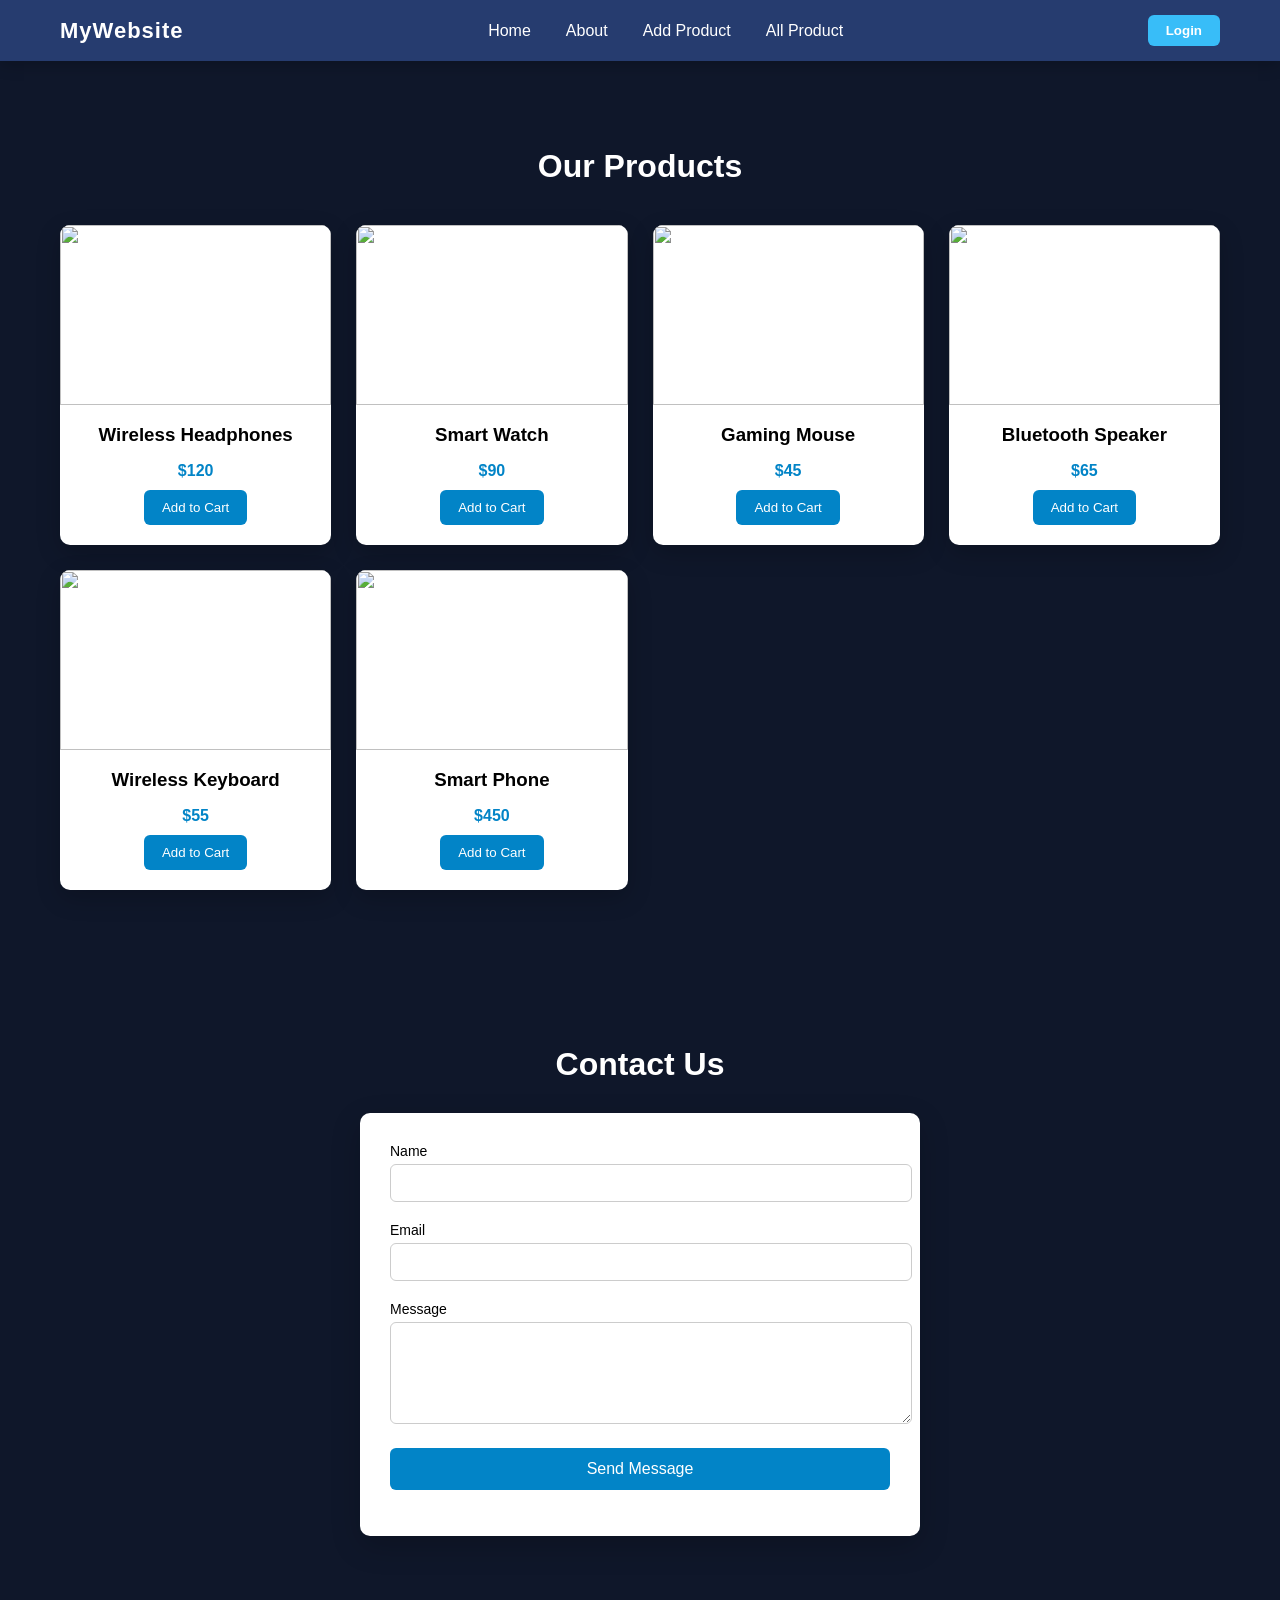
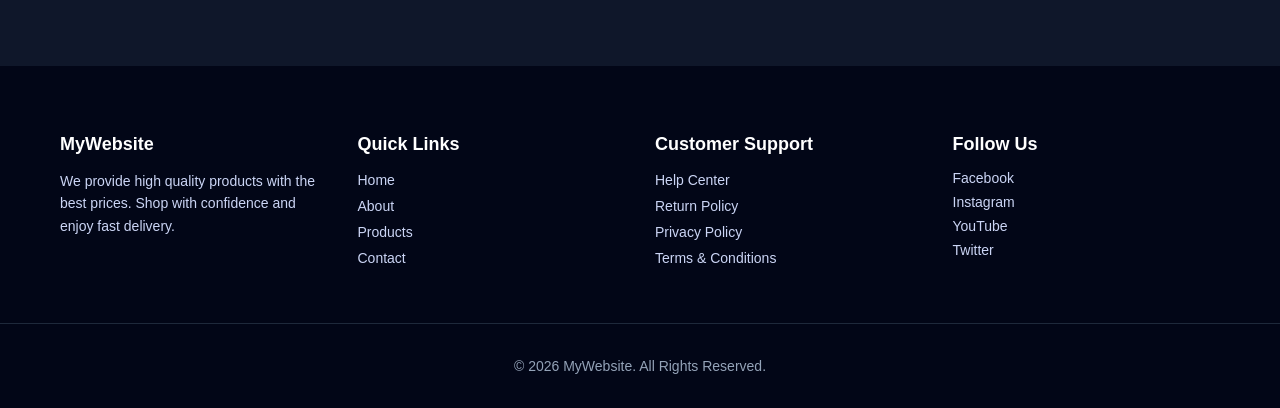
==== index.html @ a9059270 "coding" ====
<!DOCTYPE html>
<html lang="en">

<head>
    <meta charset="UTF-8">
    <title>Dynamic Card Creator</title>
    <link rel="stylesheet" href="https://cdnjs.cloudflare.com/ajax/libs/font-awesome/7.0.1/css/all.min.css" integrity="sha512-2SwdPD6INVrV/lHTZbO2nodKhrnDdJK9/kg2XD1r9uGqPo1cUbujc+IYdlYdEErWNu69gVcYgdxlmVmzTWnetw==" crossorigin="anonymous" referrerpolicy="no-referrer" />
    <link rel="stylesheet" href="style.css">
</head>

<body>

    <nav class="navbar">

        <div class="logo">
            MyWebsite
        </div>

        <ul class="nav-links">
            <li><a href="#">Home</a></li>
            <li><a href="#">About</a></li>
            <li><a href="./addProject.html">Add Product</a></li>
            <li><a href="#">All Product</a></li>
        </ul>

        <div class="nav-btn">
            <a href="./login.html"><button class="login-btn">Login</button></a>
        </div>

    </nav>


    <!-- PRODUCTS SECTION -->

    <section class="products">

        <h2 class="title">Our Products</h2>

        <div class="product-container">

            <div class="product-card">
                <img src="https://picsum.photos/300/200?1">
                <h3>Wireless Headphones</h3>
                <p class="price">$120</p>
                <button>Add to Cart </button>
 
            </div>

            <div class="product-card">
                <img src="https://picsum.photos/300/200?2">
                <h3>Smart Watch</h3>
                <p class="price">$90</p>
                <button>Add to Cart</button>
            </div>

            <div class="product-card">
                <img src="https://picsum.photos/300/200?3">
                <h3>Gaming Mouse</h3>
                <p class="price">$45</p>
                <button>Add to Cart</button>
            </div>

            <div class="product-card">
                <img src="https://picsum.photos/300/200?4">
                <h3>Bluetooth Speaker</h3>
                <p class="price">$65</p>
                <button>Add to Cart</button>
            </div>

            <div class="product-card">
                <img src="https://picsum.photos/300/200?5">
                <h3>Wireless Keyboard</h3>
                <p class="price">$55</p>
                <button>Add to Cart</button>
            </div>

            <div class="product-card">
                <img src="https://picsum.photos/300/200?6">
                <h3>Smart Phone</h3>
                <p class="price">$450</p>
                <button>Add to Cart</button>
            </div>

        </div>

    </section>

    <!-- contact page -->

    <section class="contact-section">

        <h2>Contact Us</h2>

        <div class="contact-container">

            <form id="contactForm">

                <div class="input-box">
                    <label>Name</label>
                    <input type="text" id="name" required>
                </div>

                <div class="input-box">
                    <label>Email</label>
                    <input type="email" id="email" required>
                </div>

                <div class="input-box">
                    <label>Message</label>
                    <textarea id="message" rows="5" required></textarea>
                </div>

                <button type="submit">Send Message</button>

                <p id="successMsg"></p>

            </form>

        </div>

    </section>

    <!-- footer -->

    <footer class="footer">

        <div class="footer-container">

            <div class="footer-col">
                <h3>MyWebsite</h3>
                <p>
                    We provide high quality products with the best prices.
                    Shop with confidence and enjoy fast delivery.
                </p>
            </div>

            <div class="footer-col">
                <h3>Quick Links</h3>
                <ul>
                    <li><a href="#">Home</a></li>
                    <li><a href="#">About</a></li>
                    <li><a href="#">Products</a></li>
                    <li><a href="#">Contact</a></li>
                </ul>
            </div>

            <div class="footer-col">
                <h3>Customer Support</h3>
                <ul>
                    <li><a href="#">Help Center</a></li>
                    <li><a href="#">Return Policy</a></li>
                    <li><a href="#">Privacy Policy</a></li>
                    <li><a href="#">Terms & Conditions</a></li>
                </ul>
            </div>

            <div class="footer-col">
                <h3>Follow Us</h3>

                <div class="social-links">
                    <a href="#">Facebook</a>
                    <a href="#">Instagram</a>
                    <a href="#">YouTube</a>
                    <a href="#">Twitter</a>
                </div>

            </div>

        </div>

        <div class="footer-bottom">
            <p>© 2026 MyWebsite. All Rights Reserved.</p>
        </div>

    </footer>

    <script src="login.js"></script>

</body>

</html>
---- style.css ----
body {
    font-family: Arial;
    background: #f4f4f4;
    background: #0f172a;

}

body {
    margin: 0;
    font-family: Arial, Helvetica, sans-serif;
}

.navbar {
    display: flex;
    justify-content: space-between;
    align-items: center;
    padding: 15px 60px;
    background: #263c6f;
    color: white;
    box-shadow: 0 4px 15px rgba(0, 0, 0, 0.2);
}

.logo {
    font-size: 22px;
    font-weight: bold;
    letter-spacing: 1px;
}

.nav-links {
    display: flex;
    list-style: none;
    gap: 35px;
    margin: 0;
    padding: 0;
}

.nav-links a {
    text-decoration: none;
    color: white;
    font-size: 16px;
    position: relative;
    transition: 0.3s;
}

.nav-links a:hover {
    color: #38bdf8;
}

.nav-links a::after {
    content: "";
    position: absolute;
    left: 0;
    bottom: -5px;
    width: 0%;
    height: 2px;
    background: #38bdf8;
    transition: 0.3s;
}

.nav-links a:hover::after {
    width: 100%;
}

.login-btn {
    padding: 8px 18px;
    border: none;
    background: #38bdf8;
    color: white;
    font-weight: bold;
    border-radius: 6px;
    cursor: pointer;
    transition: 0.3s;
}

.login-btn:hover {
    background: #0284c7;
}

/* chat gpt */

/* PRODUCTS */

.products {
    padding: 60px;
}

.title {
    text-align: center;
    color: white;
    margin-bottom: 40px;
    font-size: 32px;
}

.product-container {
    display: grid;
    grid-template-columns: repeat(auto-fit, minmax(250px, 1fr));
    gap: 25px;
}

.product-card {
    background: white;
    border-radius: 10px;
    overflow: hidden;
    box-shadow: 0 8px 25px rgba(0, 0, 0, 0.2);
    transition: 0.3s;
    text-align: center;
    padding-bottom: 20px;
}

.product-card:hover {
    transform: translateY(-10px);
}

.product-card img {
    width: 100%;
    height: 180px;
    object-fit: cover;
}

.product-card h3 {
    margin: 15px 0 5px;
}

.price {
    color: #0284c7;
    font-weight: bold;
    margin-bottom: 10px;
}

.product-card button {
    padding: 10px 18px;
    border: none;
    background: #0284c7;
    color: white;
    border-radius: 6px;
    cursor: pointer;
    transition: 0.3s;
}

.product-card button:hover {
    background: #0369a1;
}



/* contect */
/* CONTACT */

.contact-section {
    padding: 70px 20px;
    text-align: center;
}

.contact-section h2 {
    color: white;
    margin-bottom: 30px;
    font-size: 32px;
}

.contact-container {
    max-width: 500px;
    margin: auto;
    background: white;
    padding: 30px;
    border-radius: 10px;
    box-shadow: 0 10px 30px rgba(0, 0, 0, 0.2);
}

.input-box {
    margin-bottom: 20px;
    text-align: left;
}

.input-box label {
    font-size: 14px;
    display: block;
    margin-bottom: 5px;
}

.input-box input,
.input-box textarea {
    width: 100%;
    padding: 10px;
    border: 1px solid #ccc;
    border-radius: 6px;
    font-size: 14px;
}

.contact-container button {
    width: 100%;
    padding: 12px;
    border: none;
    background: #0284c7;
    color: white;
    font-size: 16px;
    border-radius: 6px;
    cursor: pointer;
}

.contact-container button:hover {
    background: #0369a1;
}

#successMsg {
    margin-top: 15px;
    color: green;
    font-weight: bold;
}

/* footer */
.footer {
    background: #020617;
    color: white;
    padding-top: 50px;
    margin-top: 60px;
}

.footer-container {
    display: grid;
    grid-template-columns: repeat(auto-fit, minmax(220px, 1fr));
    gap: 30px;
    padding: 0 60px 40px;
}

.footer-col h3 {
    margin-bottom: 15px;
    font-size: 18px;
}

.footer-col p {
    color: #cbd5f5;
    font-size: 14px;
    line-height: 1.6;
}

.footer-col ul {
    list-style: none;
    padding: 0;
}

.footer-col ul li {
    margin: 8px 0;
}

.footer-col ul li a {
    text-decoration: none;
    color: #cbd5f5;
    font-size: 14px;
    transition: 0.3s;
}

.footer-col ul li a:hover {
    color: #38bdf8;
}

.social-links {
    display: flex;
    flex-direction: column;
    gap: 8px;
}

.social-links a {
    text-decoration: none;
    color: #cbd5f5;
    font-size: 14px;
    transition: 0.3s;
}

.social-links a:hover {
    color: #38bdf8;
}

.footer-bottom {
    text-align: center;
    padding: 20px;
    border-top: 1px solid #1e293b;
    font-size: 14px;
    color: #94a3b8;
}
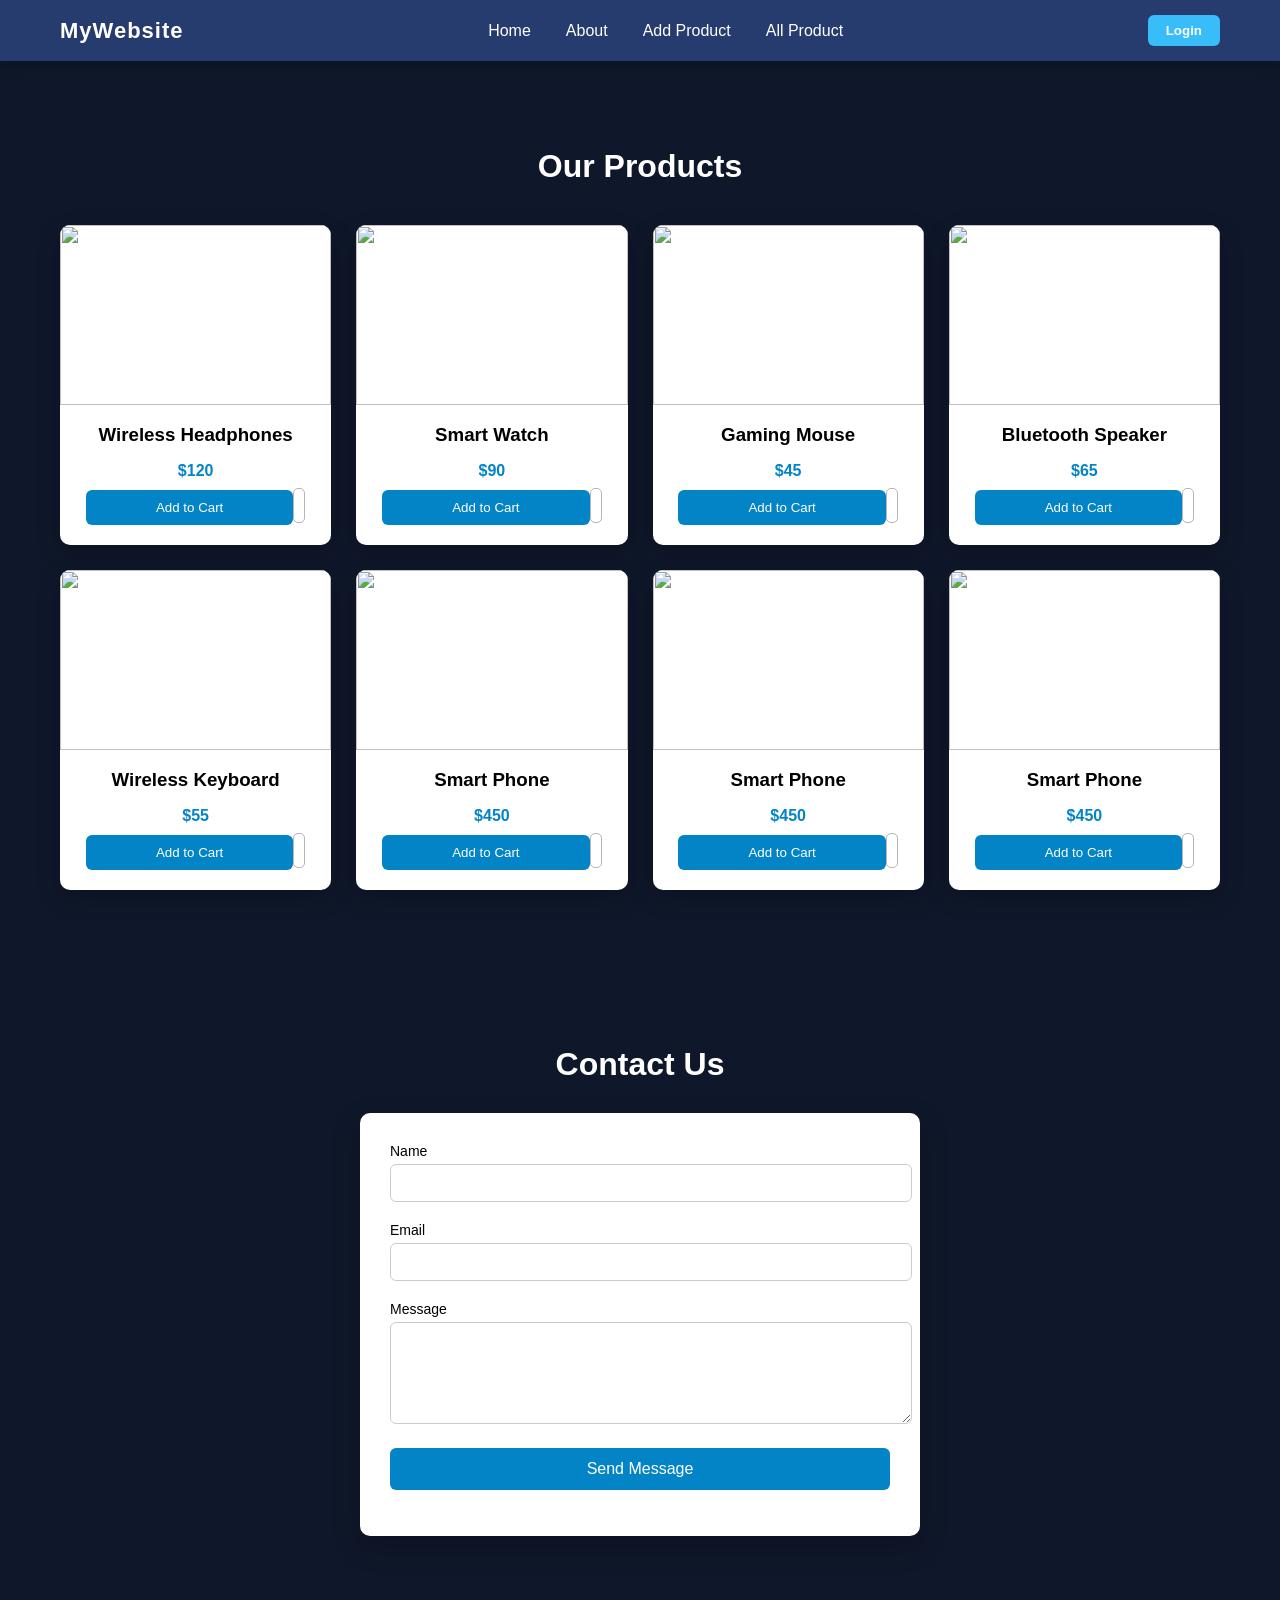
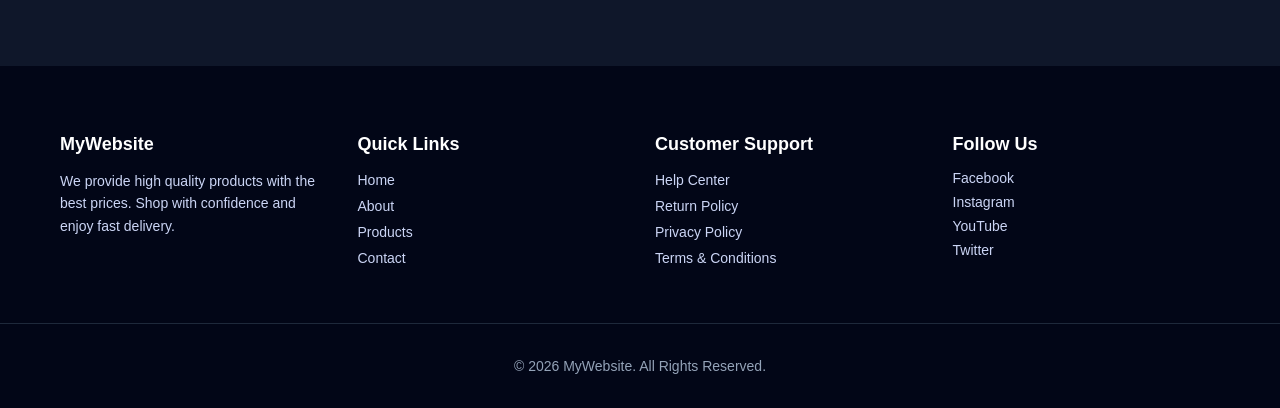
==== commit 1ff70408: "coding" ====
--- a/index.html
+++ b/index.html
@@ -4,7 +4,9 @@
 <head>
     <meta charset="UTF-8">
     <title>Dynamic Card Creator</title>
-    <link rel="stylesheet" href="https://cdnjs.cloudflare.com/ajax/libs/font-awesome/7.0.1/css/all.min.css" integrity="sha512-2SwdPD6INVrV/lHTZbO2nodKhrnDdJK9/kg2XD1r9uGqPo1cUbujc+IYdlYdEErWNu69gVcYgdxlmVmzTWnetw==" crossorigin="anonymous" referrerpolicy="no-referrer" />
+    <link rel="stylesheet" href="https://cdnjs.cloudflare.com/ajax/libs/font-awesome/7.0.1/css/all.min.css"
+        integrity="sha512-2SwdPD6INVrV/lHTZbO2nodKhrnDdJK9/kg2XD1r9uGqPo1cUbujc+IYdlYdEErWNu69gVcYgdxlmVmzTWnetw=="
+        crossorigin="anonymous" referrerpolicy="no-referrer" />
     <link rel="stylesheet" href="style.css">
 </head>
 
@@ -43,7 +45,7 @@
                 <h3>Wireless Headphones</h3>
                 <p class="price">$120</p>
                 <button>Add to Cart </button>
- 
+                <i class="fa-solid fa-heart" id="icon"></i>
             </div>
 
             <div class="product-card">
@@ -51,6 +53,7 @@
                 <h3>Smart Watch</h3>
                 <p class="price">$90</p>
                 <button>Add to Cart</button>
+                <i class="fa-solid fa-heart" id="icon"></i>
             </div>
 
             <div class="product-card">
@@ -58,6 +61,7 @@
                 <h3>Gaming Mouse</h3>
                 <p class="price">$45</p>
                 <button>Add to Cart</button>
+                <i class="fa-solid fa-heart" id="icon"></i>
             </div>
 
             <div class="product-card">
@@ -65,6 +69,7 @@
                 <h3>Bluetooth Speaker</h3>
                 <p class="price">$65</p>
                 <button>Add to Cart</button>
+                <i class="fa-solid fa-heart" id="icon"></i>
             </div>
 
             <div class="product-card">
@@ -72,6 +77,7 @@
                 <h3>Wireless Keyboard</h3>
                 <p class="price">$55</p>
                 <button>Add to Cart</button>
+                <i class="fa-solid fa-heart" id="icon"></i>
             </div>
 
             <div class="product-card">
@@ -79,6 +85,23 @@
                 <h3>Smart Phone</h3>
                 <p class="price">$450</p>
                 <button>Add to Cart</button>
+                <i class="fa-solid fa-heart" id="icon"></i>
+            </div>
+
+            <div class="product-card">
+                <img src="https://picsum.photos/300/200?6">
+                <h3>Smart Phone</h3>
+                <p class="price">$450</p>
+                <button>Add to Cart</button>
+                <i class="fa-solid fa-heart" id="icon"></i>
+            </div>
+
+            <div class="product-card">
+                <img src="https://picsum.photos/300/200?6">
+                <h3>Smart Phone</h3>
+                <p class="price">$450</p>
+                <button>Add to Cart</button>
+                <i class="fa-solid fa-heart" id="icon"></i>
             </div>
 
         </div>
--- a/style.css
+++ b/style.css
@@ -102,7 +102,7 @@
     border-radius: 10px;
     overflow: hidden;
     box-shadow: 0 8px 25px rgba(0, 0, 0, 0.2);
-    transition: 0.3s;
+    transition: all ease-in-out 0.4s;
     text-align: center;
     padding-bottom: 20px;
 }
@@ -128,22 +128,30 @@
 }
 
 .product-card button {
-    padding: 10px 18px;
+    padding: 10px 70px;
     border: none;
     background: #0284c7;
     color: white;
     border-radius: 6px;
     cursor: pointer;
-    transition: 0.3s;
+    transition: all ease-in-out 0.4s;
 }
 
 .product-card button:hover {
     background: #0369a1;
 }
 
-
-
-/* contect */
+#icon{
+    font-size: 19px;
+    padding: 6px 5px;
+    border-radius: 5px;
+    border: 1px solid rgba(130, 130, 130, 0.582);
+    transition: 0.3s;
+}
+#icon:hover{
+    color: yellow;
+}
+
 /* CONTACT */
 
 .contact-section {
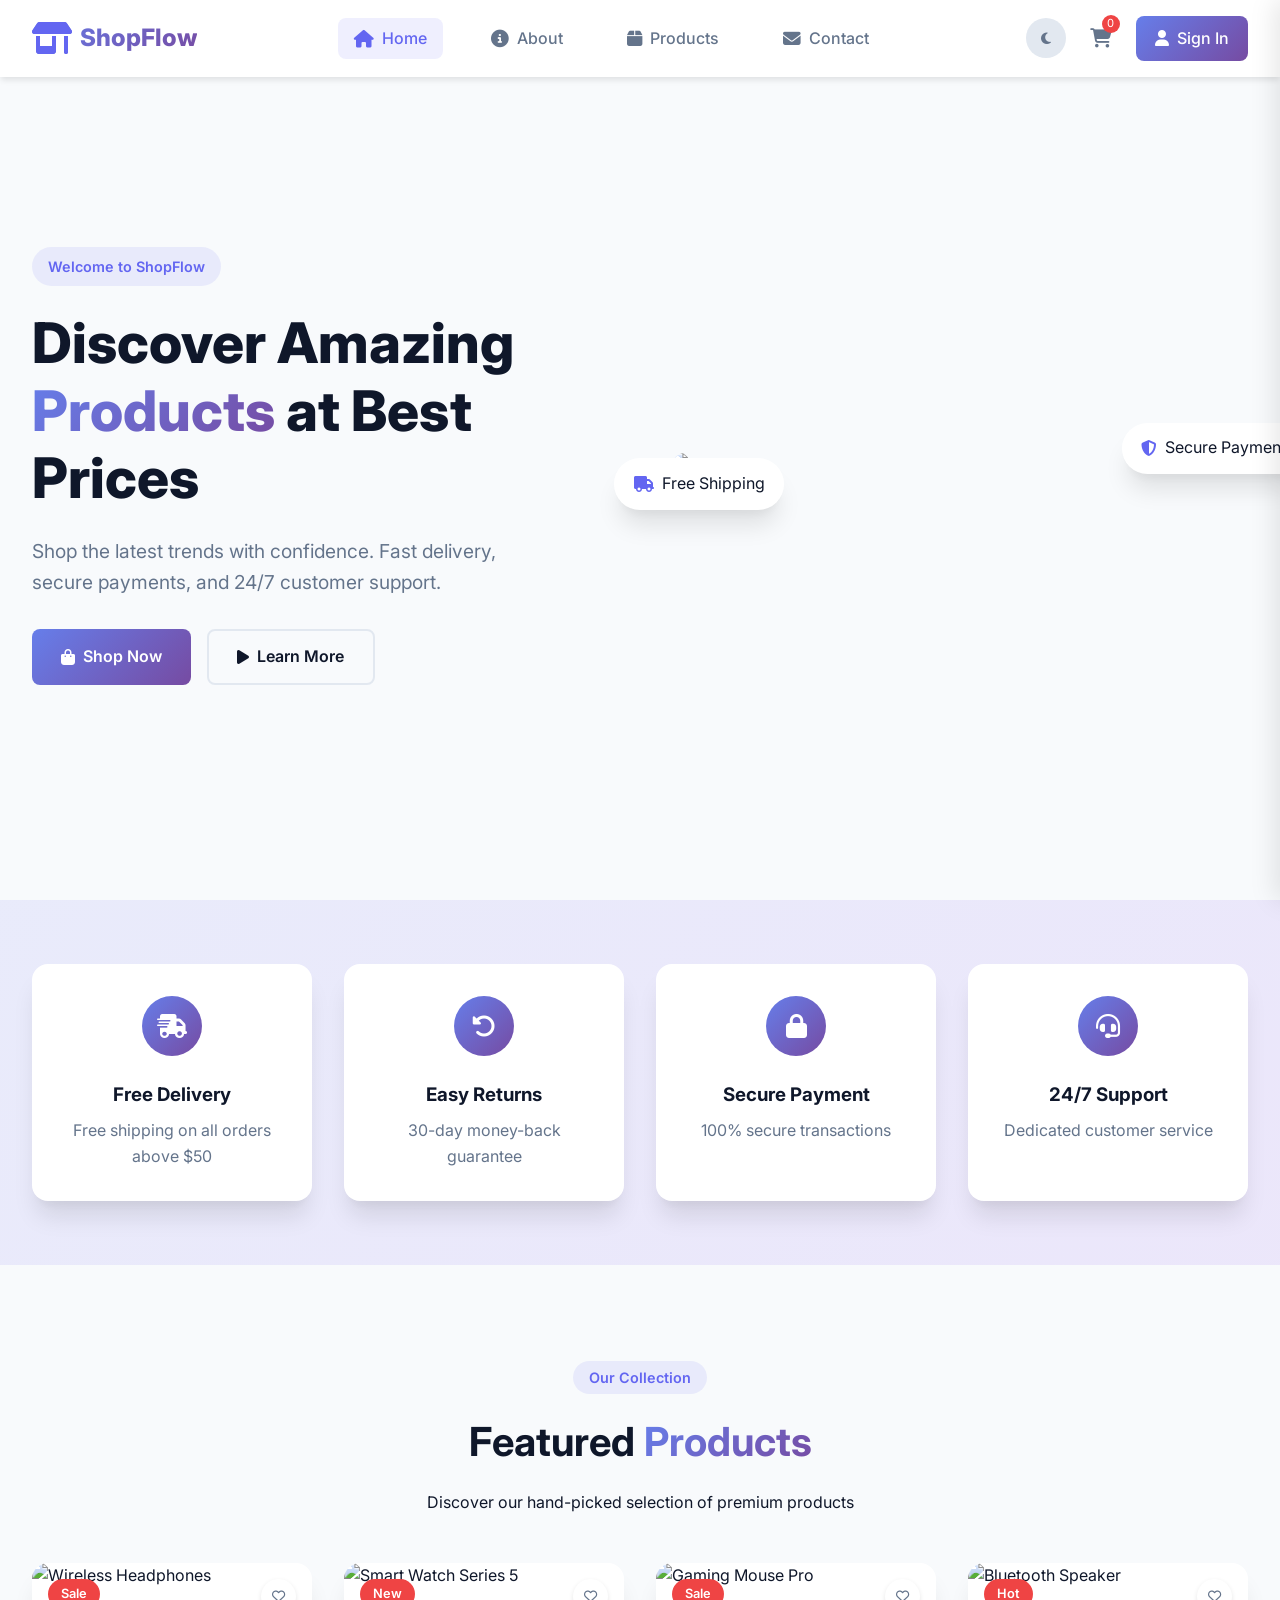
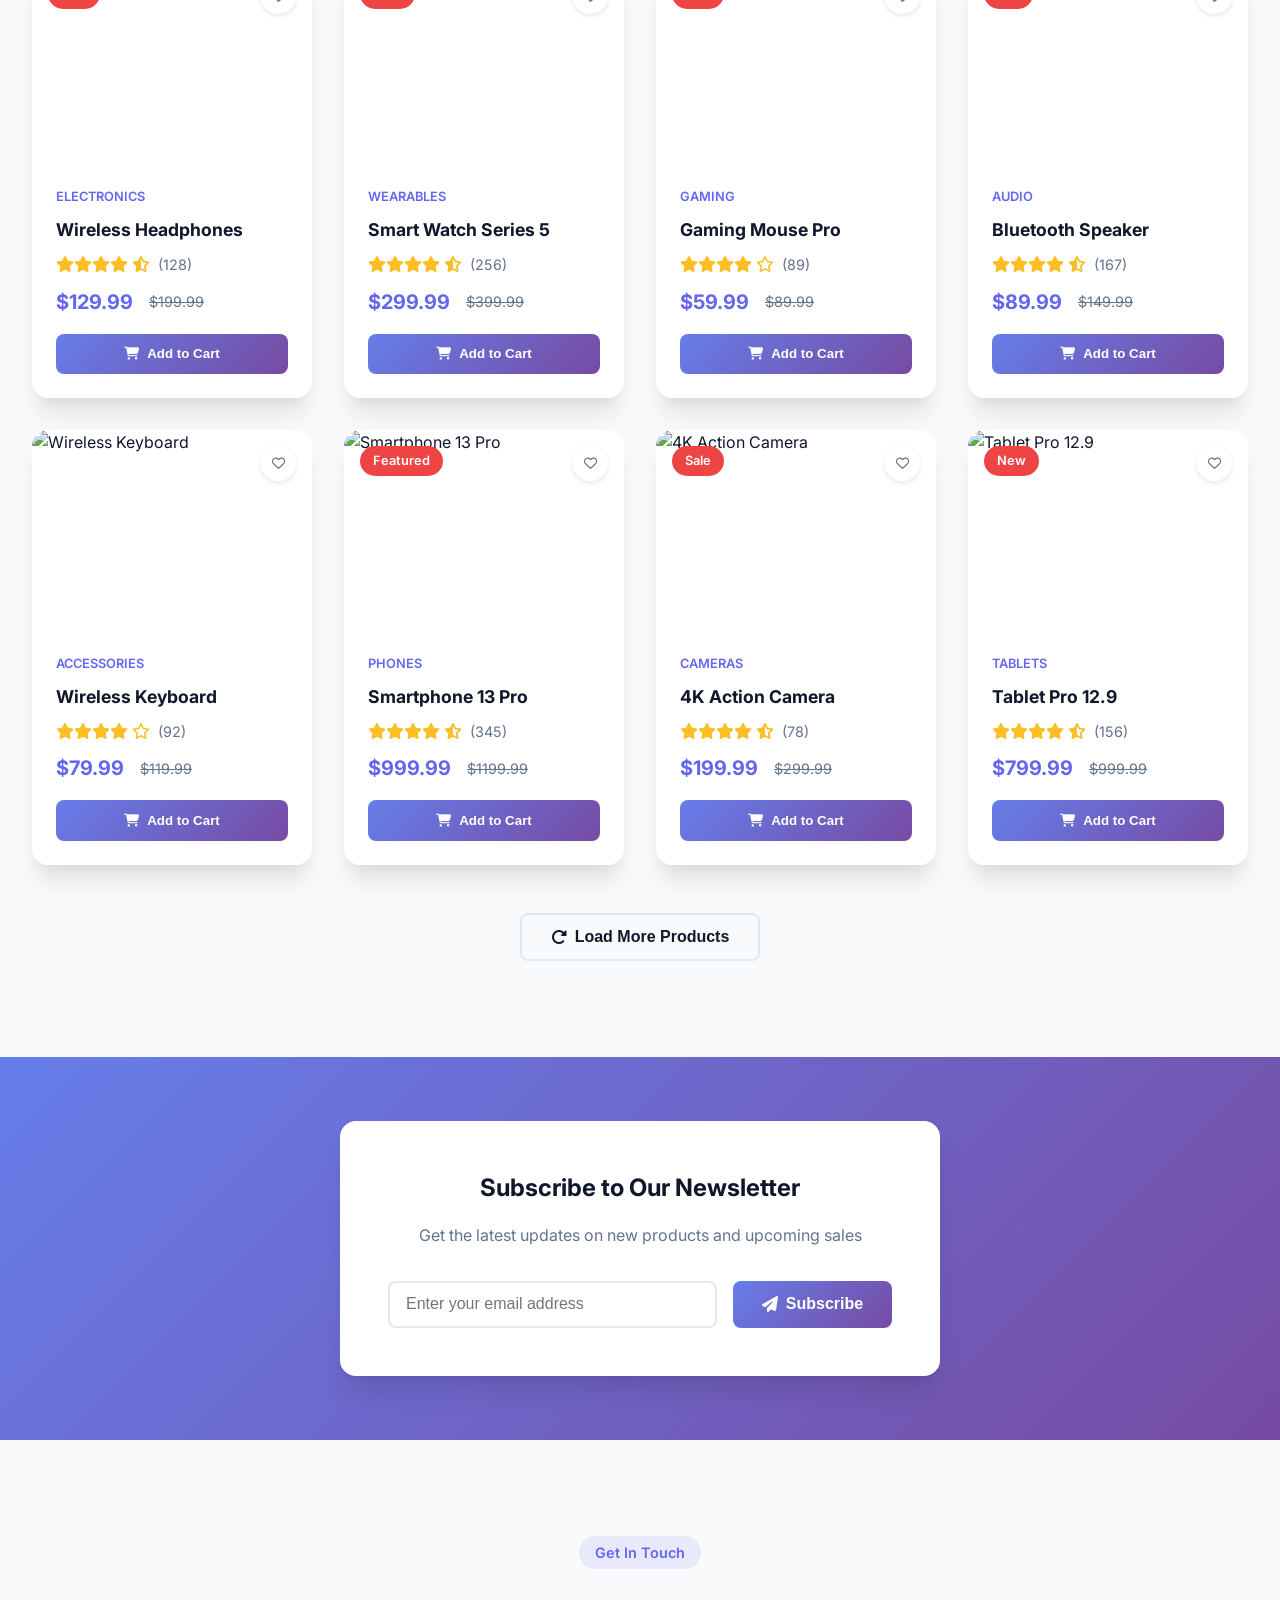
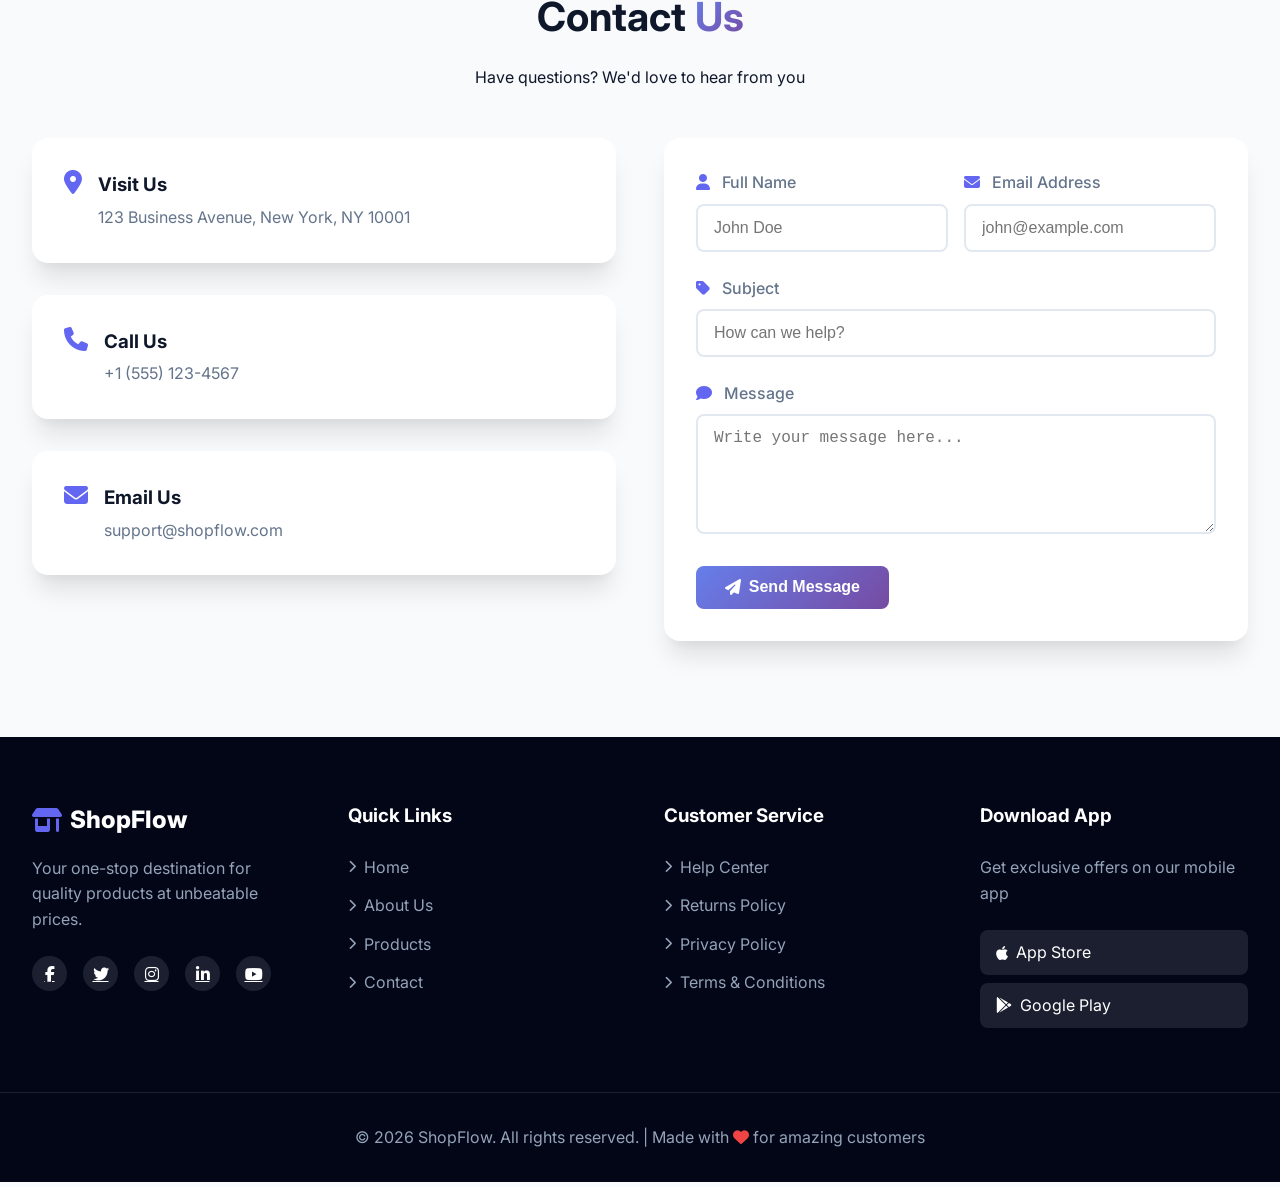
==== commit 06c9c4cf: "coding" ====
--- a/index.html
+++ b/index.html
@@ -3,201 +3,337 @@
 
 <head>
     <meta charset="UTF-8">
-    <title>Dynamic Card Creator</title>
-    <link rel="stylesheet" href="https://cdnjs.cloudflare.com/ajax/libs/font-awesome/7.0.1/css/all.min.css"
-        integrity="sha512-2SwdPD6INVrV/lHTZbO2nodKhrnDdJK9/kg2XD1r9uGqPo1cUbujc+IYdlYdEErWNu69gVcYgdxlmVmzTWnetw=="
-        crossorigin="anonymous" referrerpolicy="no-referrer" />
+    <meta name="viewport" content="width=device-width, initial-scale=1.0">
+    <title>ShopFlow | Modern E-Commerce Experience</title>
+
+    <!-- Font Awesome 6 (Latest) -->
+    <link rel="stylesheet" href="https://cdnjs.cloudflare.com/ajax/libs/font-awesome/6.4.0/css/all.min.css">
+
+    <!-- Google Fonts -->
+    <link href="https://fonts.googleapis.com/css2?family=Inter:wght@300;400;500;600;700;800&display=swap"
+        rel="stylesheet">
+
+    <!-- AOS Animation Library -->
+    <link href="https://unpkg.com/aos@2.3.1/dist/aos.css" rel="stylesheet">
+
+    <!-- Custom CSS -->
     <link rel="stylesheet" href="style.css">
 </head>
 
 <body>
 
+    <!-- Navbar -->
     <nav class="navbar">
-
-        <div class="logo">
-            MyWebsite
-        </div>
-
-        <ul class="nav-links">
-            <li><a href="#">Home</a></li>
-            <li><a href="#">About</a></li>
-            <li><a href="./addProject.html">Add Product</a></li>
-            <li><a href="#">All Product</a></li>
-        </ul>
-
-        <div class="nav-btn">
-            <a href="./login.html"><button class="login-btn">Login</button></a>
-        </div>
-
+        <div class="nav-container">
+            <div class="logo">
+                <i class="fas fa-store-alt"></i>
+                <span>ShopFlow</span>
+            </div>
+
+            <ul class="nav-links">
+                <li><a href="#home" class="active"><i class="fas fa-home"></i> Home</a></li>
+                <li><a href="#about"><i class="fas fa-info-circle"></i> About</a></li>
+                <li><a href="#products"><i class="fas fa-box"></i> Products</a></li>
+                <li><a href="#contact"><i class="fas fa-envelope"></i> Contact</a></li>
+            </ul>
+
+            <div class="nav-actions">
+                <button class="theme-toggle" id="themeToggle">
+                    <i class="fas fa-moon"></i>
+                </button>
+
+                <div class="cart-icon" id="cartIcon">
+                    <i class="fas fa-shopping-cart"></i>
+                    <span class="cart-count">0</span>
+                </div>
+
+                <a href="./login.html" class="login-btn">
+                    <i class="fas fa-user"></i>
+                    <span>Sign In</span>
+                </a>
+
+                <button class="mobile-menu" id="mobileMenu">
+                    <i class="fas fa-bars"></i>
+                </button>
+            </div>
+        </div>
     </nav>
 
-
-    <!-- PRODUCTS SECTION -->
-
-    <section class="products">
-
-        <h2 class="title">Our Products</h2>
-
-        <div class="product-container">
-
-            <div class="product-card">
-                <img src="https://picsum.photos/300/200?1">
-                <h3>Wireless Headphones</h3>
-                <p class="price">$120</p>
-                <button>Add to Cart </button>
-                <i class="fa-solid fa-heart" id="icon"></i>
-            </div>
-
-            <div class="product-card">
-                <img src="https://picsum.photos/300/200?2">
-                <h3>Smart Watch</h3>
-                <p class="price">$90</p>
-                <button>Add to Cart</button>
-                <i class="fa-solid fa-heart" id="icon"></i>
-            </div>
-
-            <div class="product-card">
-                <img src="https://picsum.photos/300/200?3">
-                <h3>Gaming Mouse</h3>
-                <p class="price">$45</p>
-                <button>Add to Cart</button>
-                <i class="fa-solid fa-heart" id="icon"></i>
-            </div>
-
-            <div class="product-card">
-                <img src="https://picsum.photos/300/200?4">
-                <h3>Bluetooth Speaker</h3>
-                <p class="price">$65</p>
-                <button>Add to Cart</button>
-                <i class="fa-solid fa-heart" id="icon"></i>
-            </div>
-
-            <div class="product-card">
-                <img src="https://picsum.photos/300/200?5">
-                <h3>Wireless Keyboard</h3>
-                <p class="price">$55</p>
-                <button>Add to Cart</button>
-                <i class="fa-solid fa-heart" id="icon"></i>
-            </div>
-
-            <div class="product-card">
-                <img src="https://picsum.photos/300/200?6">
-                <h3>Smart Phone</h3>
-                <p class="price">$450</p>
-                <button>Add to Cart</button>
-                <i class="fa-solid fa-heart" id="icon"></i>
-            </div>
-
-            <div class="product-card">
-                <img src="https://picsum.photos/300/200?6">
-                <h3>Smart Phone</h3>
-                <p class="price">$450</p>
-                <button>Add to Cart</button>
-                <i class="fa-solid fa-heart" id="icon"></i>
-            </div>
-
-            <div class="product-card">
-                <img src="https://picsum.photos/300/200?6">
-                <h3>Smart Phone</h3>
-                <p class="price">$450</p>
-                <button>Add to Cart</button>
-                <i class="fa-solid fa-heart" id="icon"></i>
-            </div>
-
-        </div>
-
-    </section>
-
-    <!-- contact page -->
-
-    <section class="contact-section">
-
-        <h2>Contact Us</h2>
+    <!-- Hero Section -->
+    <section class="hero" id="home">
+        <div class="hero-content" data-aos="fade-up">
+            <span class="hero-badge">Welcome to ShopFlow</span>
+            <h1>Discover Amazing <span class="gradient-text">Products</span> at Best Prices</h1>
+            <p>Shop the latest trends with confidence. Fast delivery, secure payments, and 24/7 customer support.</p>
+            <div class="hero-buttons">
+                <a href="#products" class="btn btn-primary">
+                    <i class="fas fa-shopping-bag"></i>
+                    Shop Now
+                </a>
+                <a href="#about" class="btn btn-outline">
+                    <i class="fas fa-play"></i>
+                    Learn More
+                </a>
+            </div>
+        </div>
+        <div class="hero-image" data-aos="fade-left">
+            <img src="https://images.unsplash.com/photo-1607082348824-0a96f2a4b9da?ixlib=rb-4.0.3&auto=format&fit=crop&w=2070&q=80"
+                alt="Shopping">
+            <div class="floating-card card-1">
+                <i class="fas fa-truck"></i>
+                <span>Free Shipping</span>
+            </div>
+            <div class="floating-card card-2">
+                <i class="fas fa-shield-alt"></i>
+                <span>Secure Payment</span>
+            </div>
+        </div>
+    </section>
+
+    <!-- Features Section -->
+    <section class="features">
+        <div class="features-container">
+            <div class="feature-card" data-aos="fade-up">
+                <div class="feature-icon">
+                    <i class="fas fa-truck-fast"></i>
+                </div>
+                <h3>Free Delivery</h3>
+                <p>Free shipping on all orders above $50</p>
+            </div>
+            <div class="feature-card" data-aos="fade-up" data-aos-delay="100">
+                <div class="feature-icon">
+                    <i class="fas fa-rotate-left"></i>
+                </div>
+                <h3>Easy Returns</h3>
+                <p>30-day money-back guarantee</p>
+            </div>
+            <div class="feature-card" data-aos="fade-up" data-aos-delay="200">
+                <div class="feature-icon">
+                    <i class="fas fa-lock"></i>
+                </div>
+                <h3>Secure Payment</h3>
+                <p>100% secure transactions</p>
+            </div>
+            <div class="feature-card" data-aos="fade-up" data-aos-delay="300">
+                <div class="feature-icon">
+                    <i class="fas fa-headset"></i>
+                </div>
+                <h3>24/7 Support</h3>
+                <p>Dedicated customer service</p>
+            </div>
+        </div>
+    </section>
+
+    <!-- Products Section -->
+    <section class="products" id="products">
+        <div class="section-header" data-aos="fade-up">
+            <span class="section-subtitle">Our Collection</span>
+            <h2 class="section-title">Featured <span class="gradient-text">Products</span></h2>
+            <p>Discover our hand-picked selection of premium products</p>
+        </div>
+
+        <div class="product-container" id="productContainer">
+            <!-- Products will be dynamically loaded here -->
+        </div>
+
+        <div class="section-footer" data-aos="fade-up">
+            <button class="btn btn-outline" id="loadMoreBtn">
+                <i class="fas fa-redo-alt"></i>
+                Load More Products
+            </button>
+        </div>
+    </section>
+
+    <!-- Newsletter Section -->
+    <section class="newsletter">
+        <div class="newsletter-container" data-aos="zoom-in">
+            <div class="newsletter-content">
+                <h2>Subscribe to Our Newsletter</h2>
+                <p>Get the latest updates on new products and upcoming sales</p>
+                <form class="newsletter-form" id="newsletterForm">
+                    <input type="email" placeholder="Enter your email address" required>
+                    <button type="submit" class="btn btn-primary">
+                        <i class="fas fa-paper-plane"></i>
+                        Subscribe
+                    </button>
+                </form>
+            </div>
+        </div>
+    </section>
+
+    <!-- Contact Section -->
+    <section class="contact" id="contact">
+        <div class="section-header" data-aos="fade-up">
+            <span class="section-subtitle">Get In Touch</span>
+            <h2 class="section-title">Contact <span class="gradient-text">Us</span></h2>
+            <p>Have questions? We'd love to hear from you</p>
+        </div>
 
         <div class="contact-container">
-
-            <form id="contactForm">
-
-                <div class="input-box">
-                    <label>Name</label>
-                    <input type="text" id="name" required>
-                </div>
-
-                <div class="input-box">
-                    <label>Email</label>
-                    <input type="email" id="email" required>
-                </div>
-
-                <div class="input-box">
-                    <label>Message</label>
-                    <textarea id="message" rows="5" required></textarea>
-                </div>
-
-                <button type="submit">Send Message</button>
-
-                <p id="successMsg"></p>
-
-            </form>
-
-        </div>
-
-    </section>
-
-    <!-- footer -->
-
+            <div class="contact-info" data-aos="fade-right">
+                <div class="info-card">
+                    <i class="fas fa-map-marker-alt"></i>
+                    <div>
+                        <h3>Visit Us</h3>
+                        <p>123 Business Avenue, New York, NY 10001</p>
+                    </div>
+                </div>
+                <div class="info-card">
+                    <i class="fas fa-phone"></i>
+                    <div>
+                        <h3>Call Us</h3>
+                        <p>+1 (555) 123-4567</p>
+                    </div>
+                </div>
+                <div class="info-card">
+                    <i class="fas fa-envelope"></i>
+                    <div>
+                        <h3>Email Us</h3>
+                        <p>support@shopflow.com</p>
+                    </div>
+                </div>
+            </div>
+
+            <div class="contact-form" data-aos="fade-left">
+                <form id="contactForm">
+                    <div class="form-row">
+                        <div class="input-group">
+                            <label for="contactName">
+                                <i class="fas fa-user"></i>
+                                Full Name
+                            </label>
+                            <input type="text" id="contactName" placeholder="John Doe" required>
+                        </div>
+                        <div class="input-group">
+                            <label for="contactEmail">
+                                <i class="fas fa-envelope"></i>
+                                Email Address
+                            </label>
+                            <input type="email" id="contactEmail" placeholder="john@example.com" required>
+                        </div>
+                    </div>
+
+                    <div class="input-group">
+                        <label for="contactSubject">
+                            <i class="fas fa-tag"></i>
+                            Subject
+                        </label>
+                        <input type="text" id="contactSubject" placeholder="How can we help?" required>
+                    </div>
+
+                    <div class="input-group">
+                        <label for="contactMessage">
+                            <i class="fas fa-comment"></i>
+                            Message
+                        </label>
+                        <textarea id="contactMessage" rows="5" placeholder="Write your message here..."
+                            required></textarea>
+                    </div>
+
+                    <button type="submit" class="btn btn-primary">
+                        <i class="fas fa-paper-plane"></i>
+                        Send Message
+                    </button>
+                </form>
+            </div>
+        </div>
+    </section>
+
+    <!-- Footer -->
     <footer class="footer">
-
         <div class="footer-container">
-
             <div class="footer-col">
-                <h3>MyWebsite</h3>
-                <p>
-                    We provide high quality products with the best prices.
-                    Shop with confidence and enjoy fast delivery.
-                </p>
+                <div class="footer-logo">
+                    <i class="fas fa-store-alt"></i>
+                    <span>ShopFlow</span>
+                </div>
+                <p>Your one-stop destination for quality products at unbeatable prices.</p>
+                <div class="social-links">
+                    <a href="#"><i class="fab fa-facebook-f"></i></a>
+                    <a href="#"><i class="fab fa-twitter"></i></a>
+                    <a href="#"><i class="fab fa-instagram"></i></a>
+                    <a href="#"><i class="fab fa-linkedin-in"></i></a>
+                    <a href="#"><i class="fab fa-youtube"></i></a>
+                </div>
             </div>
 
             <div class="footer-col">
                 <h3>Quick Links</h3>
                 <ul>
-                    <li><a href="#">Home</a></li>
-                    <li><a href="#">About</a></li>
-                    <li><a href="#">Products</a></li>
-                    <li><a href="#">Contact</a></li>
+                    <li><a href="#home"><i class="fas fa-chevron-right"></i> Home</a></li>
+                    <li><a href="#about"><i class="fas fa-chevron-right"></i> About Us</a></li>
+                    <li><a href="#products"><i class="fas fa-chevron-right"></i> Products</a></li>
+                    <li><a href="#contact"><i class="fas fa-chevron-right"></i> Contact</a></li>
                 </ul>
             </div>
 
             <div class="footer-col">
-                <h3>Customer Support</h3>
+                <h3>Customer Service</h3>
                 <ul>
-                    <li><a href="#">Help Center</a></li>
-                    <li><a href="#">Return Policy</a></li>
-                    <li><a href="#">Privacy Policy</a></li>
-                    <li><a href="#">Terms & Conditions</a></li>
+                    <li><a href="#"><i class="fas fa-chevron-right"></i> Help Center</a></li>
+                    <li><a href="#"><i class="fas fa-chevron-right"></i> Returns Policy</a></li>
+                    <li><a href="#"><i class="fas fa-chevron-right"></i> Privacy Policy</a></li>
+                    <li><a href="#"><i class="fas fa-chevron-right"></i> Terms & Conditions</a></li>
                 </ul>
             </div>
 
             <div class="footer-col">
-                <h3>Follow Us</h3>
-
-                <div class="social-links">
-                    <a href="#">Facebook</a>
-                    <a href="#">Instagram</a>
-                    <a href="#">YouTube</a>
-                    <a href="#">Twitter</a>
-                </div>
-
-            </div>
-
+                <h3>Download App</h3>
+                <p>Get exclusive offers on our mobile app</p>
+                <div class="app-buttons">
+                    <a href="#" class="app-btn">
+                        <i class="fab fa-apple"></i>
+                        <span>App Store</span>
+                    </a>
+                    <a href="#" class="app-btn">
+                        <i class="fab fa-google-play"></i>
+                        <span>Google Play</span>
+                    </a>
+                </div>
+            </div>
         </div>
 
         <div class="footer-bottom">
-            <p>© 2026 MyWebsite. All Rights Reserved.</p>
-        </div>
-
+            <p>&copy; 2026 ShopFlow. All rights reserved. | Made with <i class="fas fa-heart"
+                    style="color: #ef4444;"></i> for amazing customers</p>
+        </div>
     </footer>
 
-    <script src="login.js"></script>
+    <!-- Cart Sidebar -->
+    <div class="cart-sidebar" id="cartSidebar">
+        <div class="cart-header">
+            <h3><i class="fas fa-shopping-cart"></i> Your Cart</h3>
+            <button class="close-cart" id="closeCart"><i class="fas fa-times"></i></button>
+        </div>
+        <div class="cart-items" id="cartItems">
+            <!-- Cart items will be dynamically inserted -->
+        </div>
+        <div class="cart-footer">
+            <div class="cart-total">
+                <span>Total:</span>
+                <span class="total-amount" id="cartTotal">$0.00</span>
+            </div>
+            <button class="btn btn-primary checkout-btn">
+                <i class="fas fa-lock"></i>
+                Checkout
+            </button>
+        </div>
+    </div>
+
+    <!-- Back to Top Button -->
+    <button class="back-to-top" id="backToTop">
+        <i class="fas fa-arrow-up"></i>
+    </button>
+
+    <!-- Toast Notification -->
+    <div class="toast" id="toast">
+        <i class="fas fa-check-circle"></i>
+        <span id="toastMessage">Product added to cart!</span>
+    </div>
+
+    <!-- Scripts -->
+    <script src="https://unpkg.com/aos@2.3.1/dist/aos.js"></script>
+    <script src="script.js"></script>
 
 </body>
 
--- a/style.css
+++ b/style.css
@@ -1,287 +1,1106 @@
-body {
-    font-family: Arial;
-    background: #f4f4f4;
-    background: #0f172a;
-
-}
-
-body {
-    margin: 0;
-    font-family: Arial, Helvetica, sans-serif;
-}
-
-.navbar {
-    display: flex;
-    justify-content: space-between;
-    align-items: center;
-    padding: 15px 60px;
-    background: #263c6f;
-    color: white;
-    box-shadow: 0 4px 15px rgba(0, 0, 0, 0.2);
-}
-
-.logo {
-    font-size: 22px;
-    font-weight: bold;
-    letter-spacing: 1px;
-}
-
-.nav-links {
-    display: flex;
-    list-style: none;
-    gap: 35px;
+:root {
+    --primary: #6366f1;
+    --primary-dark: #4f46e5;
+    --primary-light: #818cf8;
+    --secondary: #10b981;
+    --accent: #f59e0b;
+    --dark: #0f172a;
+    --darker: #020617;
+    --light: #f8fafc;
+    --gray: #64748b;
+    --gray-light: #e2e8f0;
+    --gray-dark: #334155;
+    --danger: #ef4444;
+    --success: #10b981;
+    --warning: #f59e0b;
+    --info: #3b82f6;
+    
+    --bg-gradient: linear-gradient(135deg, #667eea 0%, #764ba2 100%);
+    --card-shadow: 0 20px 25px -5px rgba(0, 0, 0, 0.1), 0 10px 10px -5px rgba(0, 0, 0, 0.04);
+    --hover-shadow: 0 25px 30px -12px rgba(0, 0, 0, 0.25);
+    
+    --transition: all 0.3s cubic-bezier(0.4, 0, 0.2, 1);
+}
+
+* {
     margin: 0;
     padding: 0;
+    box-sizing: border-box;
+}
+
+html {
+    scroll-behavior: smooth;
+}
+
+body {
+    font-family: 'Inter', sans-serif;
+    background: var(--light);
+    color: var(--dark);
+    line-height: 1.6;
+    transition: var(--transition);
+}
+
+body.dark {
+    --light: #0f172a;
+    --dark: #f8fafc;
+    --gray-light: #334155;
+    background: var(--light);
+    color: var(--dark);
+}
+
+/* Navbar */
+.navbar {
+    position: fixed;
+    top: 0;
+    left: 0;
+    width: 100%;
+    background: rgba(255, 255, 255, 0.95);
+    backdrop-filter: blur(10px);
+    box-shadow: 0 4px 6px -1px rgba(0, 0, 0, 0.1);
+    z-index: 1000;
+    transition: var(--transition);
+}
+
+.dark .navbar {
+    background: rgba(15, 23, 42, 0.95);
+}
+
+.nav-container {
+    max-width: 1400px;
+    margin: 0 auto;
+    padding: 1rem 2rem;
+    display: flex;
+    justify-content: space-between;
+    align-items: center;
+}
+
+.logo {
+    display: flex;
+    align-items: center;
+    gap: 0.5rem;
+    font-size: 1.5rem;
+    font-weight: 800;
+    background: var(--bg-gradient);
+    -webkit-background-clip: text;
+    -webkit-text-fill-color: transparent;
+}
+
+.logo i {
+    font-size: 2rem;
+    -webkit-text-fill-color: var(--primary);
+}
+
+.nav-links {
+    display: flex;
+    gap: 2rem;
+    list-style: none;
 }
 
 .nav-links a {
     text-decoration: none;
-    color: white;
-    font-size: 16px;
+    color: var(--gray);
+    font-weight: 500;
+    display: flex;
+    align-items: center;
+    gap: 0.5rem;
+    padding: 0.5rem 1rem;
+    border-radius: 0.5rem;
+    transition: var(--transition);
+}
+
+.nav-links a i {
+    font-size: 1.1rem;
+}
+
+.nav-links a:hover,
+.nav-links a.active {
+    color: var(--primary);
+    background: rgba(99, 102, 241, 0.1);
+}
+
+.nav-actions {
+    display: flex;
+    align-items: center;
+    gap: 1.5rem;
+}
+
+.theme-toggle {
+    width: 40px;
+    height: 40px;
+    border: none;
+    border-radius: 50%;
+    background: var(--gray-light);
+    color: var(--gray);
+    cursor: pointer;
+    display: flex;
+    align-items: center;
+    justify-content: center;
+    transition: var(--transition);
+}
+
+.theme-toggle:hover {
+    background: var(--primary);
+    color: white;
+    transform: rotate(180deg);
+}
+
+.cart-icon {
     position: relative;
-    transition: 0.3s;
-}
-
-.nav-links a:hover {
-    color: #38bdf8;
-}
-
-.nav-links a::after {
-    content: "";
+    cursor: pointer;
+    font-size: 1.2rem;
+    color: var(--gray);
+    transition: var(--transition);
+}
+
+.cart-icon:hover {
+    color: var(--primary);
+}
+
+.cart-count {
     position: absolute;
-    left: 0;
-    bottom: -5px;
-    width: 0%;
-    height: 2px;
-    background: #38bdf8;
-    transition: 0.3s;
-}
-
-.nav-links a:hover::after {
+    top: -8px;
+    right: -8px;
+    background: var(--danger);
+    color: white;
+    font-size: 0.7rem;
+    width: 18px;
+    height: 18px;
+    border-radius: 50%;
+    display: flex;
+    align-items: center;
+    justify-content: center;
+}
+
+.login-btn {
+    display: flex;
+    align-items: center;
+    gap: 0.5rem;
+    padding: 0.6rem 1.2rem;
+    background: var(--bg-gradient);
+    color: white;
+    text-decoration: none;
+    border-radius: 0.5rem;
+    font-weight: 500;
+    transition: var(--transition);
+}
+
+.login-btn:hover {
+    transform: translateY(-2px);
+    box-shadow: var(--card-shadow);
+}
+
+.mobile-menu {
+    display: none;
+    background: none;
+    border: none;
+    font-size: 1.5rem;
+    color: var(--gray);
+    cursor: pointer;
+}
+
+/* Hero Section */
+.hero {
+    min-height: 100vh;
+    display: grid;
+    grid-template-columns: 1fr 1fr;
+    align-items: center;
+    gap: 4rem;
+    max-width: 1400px;
+    margin: 0 auto;
+    padding: 6rem 2rem 4rem;
+}
+
+.hero-content {
+    animation: fadeInUp 1s ease;
+}
+
+.hero-badge {
+    display: inline-block;
+    padding: 0.5rem 1rem;
+    background: rgba(99, 102, 241, 0.1);
+    color: var(--primary);
+    border-radius: 2rem;
+    font-size: 0.9rem;
+    font-weight: 600;
+    margin-bottom: 1.5rem;
+}
+
+.hero-content h1 {
+    font-size: 3.5rem;
+    line-height: 1.2;
+    margin-bottom: 1.5rem;
+    font-weight: 800;
+}
+
+.gradient-text {
+    background: var(--bg-gradient);
+    -webkit-background-clip: text;
+    -webkit-text-fill-color: transparent;
+}
+
+.hero-content p {
+    font-size: 1.2rem;
+    color: var(--gray);
+    margin-bottom: 2rem;
+    max-width: 500px;
+}
+
+.hero-buttons {
+    display: flex;
+    gap: 1rem;
+}
+
+.btn {
+    display: inline-flex;
+    align-items: center;
+    gap: 0.5rem;
+    padding: 0.8rem 1.8rem;
+    border-radius: 0.5rem;
+    font-weight: 600;
+    text-decoration: none;
+    transition: var(--transition);
+    cursor: pointer;
+    border: none;
+    font-size: 1rem;
+}
+
+.btn-primary {
+    background: var(--bg-gradient);
+    color: white;
+}
+
+.btn-primary:hover {
+    transform: translateY(-2px);
+    box-shadow: var(--card-shadow);
+}
+
+.btn-outline {
+    background: transparent;
+    color: var(--dark);
+    border: 2px solid var(--gray-light);
+}
+
+.btn-outline:hover {
+    border-color: var(--primary);
+    color: var(--primary);
+    transform: translateY(-2px);
+}
+
+.hero-image {
+    position: relative;
+    animation: fadeInRight 1s ease;
+}
+
+.hero-image img {
     width: 100%;
-}
-
-.login-btn {
-    padding: 8px 18px;
-    border: none;
-    background: #38bdf8;
-    color: white;
-    font-weight: bold;
-    border-radius: 6px;
-    cursor: pointer;
-    transition: 0.3s;
-}
-
-.login-btn:hover {
-    background: #0284c7;
-}
-
-/* chat gpt */
-
-/* PRODUCTS */
-
+    border-radius: 2rem;
+    box-shadow: var(--card-shadow);
+}
+
+.floating-card {
+    position: absolute;
+    background: white;
+    padding: 0.8rem 1.2rem;
+    border-radius: 2rem;
+    display: flex;
+    align-items: center;
+    gap: 0.5rem;
+    box-shadow: var(--card-shadow);
+    animation: float 3s ease-in-out infinite;
+}
+
+.dark .floating-card {
+    background: var(--gray-dark);
+}
+
+.floating-card i {
+    color: var(--primary);
+}
+
+.card-1 {
+    top: 20%;
+    left: -10%;
+    animation-delay: 0s;
+}
+
+.card-2 {
+    bottom: 20%;
+    right: -10%;
+    animation-delay: 1s;
+}
+
+/* Features Section */
+.features {
+    padding: 4rem 2rem;
+    background: linear-gradient(135deg, rgba(99, 102, 241, 0.1) 0%, rgba(124, 58, 237, 0.1) 100%);
+}
+
+.features-container {
+    max-width: 1400px;
+    margin: 0 auto;
+    display: grid;
+    grid-template-columns: repeat(auto-fit, minmax(250px, 1fr));
+    gap: 2rem;
+}
+
+.feature-card {
+    background: white;
+    padding: 2rem;
+    border-radius: 1rem;
+    text-align: center;
+    transition: var(--transition);
+    box-shadow: var(--card-shadow);
+}
+
+.dark .feature-card {
+    background: var(--gray-dark);
+}
+
+.feature-card:hover {
+    transform: translateY(-5px);
+    box-shadow: var(--hover-shadow);
+}
+
+.feature-icon {
+    width: 60px;
+    height: 60px;
+    background: var(--bg-gradient);
+    border-radius: 50%;
+    display: flex;
+    align-items: center;
+    justify-content: center;
+    margin: 0 auto 1.5rem;
+}
+
+.feature-icon i {
+    font-size: 1.5rem;
+    color: white;
+}
+
+.feature-card h3 {
+    margin-bottom: 0.5rem;
+}
+
+.feature-card p {
+    color: var(--gray);
+}
+
+/* Products Section */
 .products {
-    padding: 60px;
-}
-
-.title {
+    max-width: 1400px;
+    margin: 4rem auto;
+    padding: 2rem;
+}
+
+.section-header {
     text-align: center;
-    color: white;
-    margin-bottom: 40px;
-    font-size: 32px;
+    margin-bottom: 3rem;
+}
+
+.section-subtitle {
+    display: inline-block;
+    padding: 0.3rem 1rem;
+    background: rgba(99, 102, 241, 0.1);
+    color: var(--primary);
+    border-radius: 2rem;
+    font-size: 0.9rem;
+    font-weight: 600;
+    margin-bottom: 1rem;
+}
+
+.section-title {
+    font-size: 2.5rem;
+    margin-bottom: 1rem;
 }
 
 .product-container {
     display: grid;
-    grid-template-columns: repeat(auto-fit, minmax(250px, 1fr));
-    gap: 25px;
+    grid-template-columns: repeat(auto-fill, minmax(280px, 1fr));
+    gap: 2rem;
+    margin-bottom: 3rem;
 }
 
 .product-card {
     background: white;
-    border-radius: 10px;
+    border-radius: 1rem;
     overflow: hidden;
-    box-shadow: 0 8px 25px rgba(0, 0, 0, 0.2);
-    transition: all ease-in-out 0.4s;
+    box-shadow: var(--card-shadow);
+    transition: var(--transition);
+    position: relative;
+}
+
+.dark .product-card {
+    background: var(--gray-dark);
+}
+
+.product-card:hover {
+    transform: translateY(-5px);
+    box-shadow: var(--hover-shadow);
+}
+
+.product-image {
+    position: relative;
+    height: 200px;
+    overflow: hidden;
+}
+
+.product-image img {
+    width: 100%;
+    height: 100%;
+    object-fit: cover;
+    transition: var(--transition);
+}
+
+.product-card:hover .product-image img {
+    transform: scale(1.1);
+}
+
+.product-badge {
+    position: absolute;
+    top: 1rem;
+    left: 1rem;
+    background: var(--danger);
+    color: white;
+    padding: 0.3rem 0.8rem;
+    border-radius: 2rem;
+    font-size: 0.8rem;
+    font-weight: 600;
+}
+
+.product-wishlist {
+    position: absolute;
+    top: 1rem;
+    right: 1rem;
+    width: 35px;
+    height: 35px;
+    border-radius: 50%;
+    background: white;
+    border: none;
+    color: var(--gray);
+    cursor: pointer;
+    display: flex;
+    align-items: center;
+    justify-content: center;
+    transition: var(--transition);
+    box-shadow: 0 2px 5px rgba(0, 0, 0, 0.1);
+}
+
+.product-wishlist:hover {
+    background: var(--danger);
+    color: white;
+    transform: scale(1.1);
+}
+
+.product-wishlist.active {
+    background: var(--danger);
+    color: white;
+}
+
+.product-info {
+    padding: 1.5rem;
+}
+
+.product-category {
+    color: var(--primary);
+    font-size: 0.8rem;
+    font-weight: 600;
+    text-transform: uppercase;
+    margin-bottom: 0.5rem;
+    display: block;
+}
+
+.product-info h3 {
+    margin-bottom: 0.5rem;
+    font-size: 1.1rem;
+}
+
+.product-rating {
+    display: flex;
+    align-items: center;
+    gap: 0.5rem;
+    margin-bottom: 0.5rem;
+}
+
+.stars {
+    color: #fbbf24;
+}
+
+.rating-count {
+    color: var(--gray);
+    font-size: 0.9rem;
+}
+
+.product-price {
+    display: flex;
+    align-items: center;
+    gap: 1rem;
+    margin-bottom: 1rem;
+}
+
+.current-price {
+    font-size: 1.25rem;
+    font-weight: 700;
+    color: var(--primary);
+}
+
+.old-price {
+    font-size: 0.9rem;
+    color: var(--gray);
+    text-decoration: line-through;
+}
+
+.add-to-cart {
+    width: 100%;
+    padding: 0.8rem;
+    background: var(--bg-gradient);
+    color: white;
+    border: none;
+    border-radius: 0.5rem;
+    font-weight: 600;
+    cursor: pointer;
+    display: flex;
+    align-items: center;
+    justify-content: center;
+    gap: 0.5rem;
+    transition: var(--transition);
+}
+
+.add-to-cart:hover {
+    transform: translateY(-2px);
+    box-shadow: var(--card-shadow);
+}
+
+.section-footer {
     text-align: center;
-    padding-bottom: 20px;
-}
-
-.product-card:hover {
-    transform: translateY(-10px);
-}
-
-.product-card img {
+}
+
+/* Newsletter Section */
+.newsletter {
+    padding: 4rem 2rem;
+    background: linear-gradient(135deg, #667eea 0%, #764ba2 100%);
+}
+
+.newsletter-container {
+    max-width: 600px;
+    margin: 0 auto;
+    background: white;
+    border-radius: 1rem;
+    padding: 3rem;
+    text-align: center;
+    box-shadow: var(--card-shadow);
+}
+
+.dark .newsletter-container {
+    background: var(--gray-dark);
+}
+
+.newsletter-content h2 {
+    margin-bottom: 1rem;
+}
+
+.newsletter-content p {
+    color: var(--gray);
+    margin-bottom: 2rem;
+}
+
+.newsletter-form {
+    display: flex;
+    gap: 1rem;
+}
+
+.newsletter-form input {
+    flex: 1;
+    padding: 0.8rem 1rem;
+    border: 2px solid var(--gray-light);
+    border-radius: 0.5rem;
+    font-size: 1rem;
+    transition: var(--transition);
+}
+
+.newsletter-form input:focus {
+    outline: none;
+    border-color: var(--primary);
+    box-shadow: 0 0 0 3px rgba(99, 102, 241, 0.2);
+}
+
+/* Contact Section */
+.contact {
+    max-width: 1400px;
+    margin: 4rem auto;
+    padding: 2rem;
+}
+
+.contact-container {
+    display: grid;
+    grid-template-columns: 1fr 1fr;
+    gap: 3rem;
+    margin-top: 3rem;
+}
+
+.contact-info {
+    display: flex;
+    flex-direction: column;
+    gap: 2rem;
+}
+
+.info-card {
+    display: flex;
+    align-items: flex-start;
+    gap: 1rem;
+    padding: 2rem;
+    background: white;
+    border-radius: 1rem;
+    box-shadow: var(--card-shadow);
+    transition: var(--transition);
+}
+
+.dark .info-card {
+    background: var(--gray-dark);
+}
+
+.info-card:hover {
+    transform: translateX(5px);
+    box-shadow: var(--hover-shadow);
+}
+
+.info-card i {
+    font-size: 1.5rem;
+    color: var(--primary);
+}
+
+.info-card h3 {
+    margin-bottom: 0.3rem;
+}
+
+.info-card p {
+    color: var(--gray);
+}
+
+.contact-form {
+    background: white;
+    padding: 2rem;
+    border-radius: 1rem;
+    box-shadow: var(--card-shadow);
+}
+
+.dark .contact-form {
+    background: var(--gray-dark);
+}
+
+.form-row {
+    display: grid;
+    grid-template-columns: 1fr 1fr;
+    gap: 1rem;
+}
+
+.input-group {
+    margin-bottom: 1.5rem;
+}
+
+.input-group label {
+    display: block;
+    margin-bottom: 0.5rem;
+    color: var(--gray);
+    font-weight: 500;
+}
+
+.input-group label i {
+    color: var(--primary);
+    margin-right: 0.5rem;
+}
+
+.input-group input,
+.input-group textarea {
     width: 100%;
-    height: 180px;
-    object-fit: cover;
-}
-
-.product-card h3 {
-    margin: 15px 0 5px;
-}
-
-.price {
-    color: #0284c7;
-    font-weight: bold;
-    margin-bottom: 10px;
-}
-
-.product-card button {
-    padding: 10px 70px;
-    border: none;
-    background: #0284c7;
-    color: white;
-    border-radius: 6px;
-    cursor: pointer;
-    transition: all ease-in-out 0.4s;
-}
-
-.product-card button:hover {
-    background: #0369a1;
-}
-
-#icon{
-    font-size: 19px;
-    padding: 6px 5px;
-    border-radius: 5px;
-    border: 1px solid rgba(130, 130, 130, 0.582);
-    transition: 0.3s;
-}
-#icon:hover{
-    color: yellow;
-}
-
-/* CONTACT */
-
-.contact-section {
-    padding: 70px 20px;
-    text-align: center;
-}
-
-.contact-section h2 {
-    color: white;
-    margin-bottom: 30px;
-    font-size: 32px;
-}
-
-.contact-container {
-    max-width: 500px;
-    margin: auto;
-    background: white;
-    padding: 30px;
-    border-radius: 10px;
-    box-shadow: 0 10px 30px rgba(0, 0, 0, 0.2);
-}
-
-.input-box {
-    margin-bottom: 20px;
-    text-align: left;
-}
-
-.input-box label {
-    font-size: 14px;
-    display: block;
-    margin-bottom: 5px;
-}
-
-.input-box input,
-.input-box textarea {
-    width: 100%;
-    padding: 10px;
-    border: 1px solid #ccc;
-    border-radius: 6px;
-    font-size: 14px;
-}
-
-.contact-container button {
-    width: 100%;
-    padding: 12px;
-    border: none;
-    background: #0284c7;
-    color: white;
-    font-size: 16px;
-    border-radius: 6px;
-    cursor: pointer;
-}
-
-.contact-container button:hover {
-    background: #0369a1;
-}
-
-#successMsg {
-    margin-top: 15px;
-    color: green;
-    font-weight: bold;
-}
-
-/* footer */
+    padding: 0.8rem 1rem;
+    border: 2px solid var(--gray-light);
+    border-radius: 0.5rem;
+    font-size: 1rem;
+    transition: var(--transition);
+    background: transparent;
+    color: var(--dark);
+}
+
+.input-group input:focus,
+.input-group textarea:focus {
+    outline: none;
+    border-color: var(--primary);
+    box-shadow: 0 0 0 3px rgba(99, 102, 241, 0.2);
+}
+
+/* Footer */
 .footer {
-    background: #020617;
-    color: white;
-    padding-top: 50px;
-    margin-top: 60px;
+    background: var(--darker);
+    color: white;
+    padding-top: 4rem;
+    margin-top: 4rem;
 }
 
 .footer-container {
+    max-width: 1400px;
+    margin: 0 auto;
+    padding: 0 2rem;
     display: grid;
-    grid-template-columns: repeat(auto-fit, minmax(220px, 1fr));
-    gap: 30px;
-    padding: 0 60px 40px;
+    grid-template-columns: repeat(auto-fit, minmax(250px, 1fr));
+    gap: 3rem;
+}
+
+.footer-logo {
+    display: flex;
+    align-items: center;
+    gap: 0.5rem;
+    font-size: 1.5rem;
+    font-weight: 800;
+    margin-bottom: 1rem;
+}
+
+.footer-logo i {
+    color: var(--primary);
+}
+
+.footer-col p {
+    color: #94a3b8;
+    margin-bottom: 1.5rem;
+}
+
+.social-links {
+    display: flex;
+    gap: 1rem;
+}
+
+.social-links a {
+    width: 35px;
+    height: 35px;
+    background: rgba(255, 255, 255, 0.1);
+    border-radius: 50%;
+    display: flex;
+    align-items: center;
+    justify-content: center;
+    color: white;
+    transition: var(--transition);
+}
+
+.social-links a:hover {
+    background: var(--primary);
+    transform: translateY(-3px);
 }
 
 .footer-col h3 {
-    margin-bottom: 15px;
-    font-size: 18px;
-}
-
-.footer-col p {
-    color: #cbd5f5;
-    font-size: 14px;
-    line-height: 1.6;
+    margin-bottom: 1.5rem;
+    color: white;
 }
 
 .footer-col ul {
     list-style: none;
-    padding: 0;
 }
 
 .footer-col ul li {
-    margin: 8px 0;
+    margin-bottom: 0.8rem;
 }
 
 .footer-col ul li a {
+    color: #94a3b8;
     text-decoration: none;
-    color: #cbd5f5;
-    font-size: 14px;
-    transition: 0.3s;
+    display: flex;
+    align-items: center;
+    gap: 0.5rem;
+    transition: var(--transition);
+}
+
+.footer-col ul li a i {
+    font-size: 0.8rem;
 }
 
 .footer-col ul li a:hover {
-    color: #38bdf8;
-}
-
-.social-links {
+    color: var(--primary);
+    transform: translateX(5px);
+}
+
+.app-buttons {
     display: flex;
     flex-direction: column;
-    gap: 8px;
-}
-
-.social-links a {
+    gap: 0.5rem;
+}
+
+.app-btn {
+    display: flex;
+    align-items: center;
+    gap: 0.5rem;
+    padding: 0.6rem 1rem;
+    background: rgba(255, 255, 255, 0.1);
+    border-radius: 0.5rem;
+    color: white;
     text-decoration: none;
-    color: #cbd5f5;
-    font-size: 14px;
-    transition: 0.3s;
-}
-
-.social-links a:hover {
-    color: #38bdf8;
+    transition: var(--transition);
+}
+
+.app-btn:hover {
+    background: var(--primary);
+    transform: translateY(-2px);
 }
 
 .footer-bottom {
     text-align: center;
-    padding: 20px;
-    border-top: 1px solid #1e293b;
-    font-size: 14px;
+    padding: 2rem;
+    margin-top: 4rem;
+    border-top: 1px solid rgba(255, 255, 255, 0.1);
     color: #94a3b8;
+}
+
+/* Cart Sidebar */
+.cart-sidebar {
+    position: fixed;
+    top: 0;
+    right: -400px;
+    width: 400px;
+    height: 100vh;
+    background: white;
+    box-shadow: -5px 0 25px rgba(0, 0, 0, 0.1);
+    z-index: 2000;
+    display: flex;
+    flex-direction: column;
+    transition: var(--transition);
+}
+
+.dark .cart-sidebar {
+    background: var(--dark);
+}
+
+.cart-sidebar.open {
+    right: 0;
+}
+
+.cart-header {
+    padding: 1.5rem;
+    border-bottom: 1px solid var(--gray-light);
+    display: flex;
+    justify-content: space-between;
+    align-items: center;
+}
+
+.close-cart {
+    background: none;
+    border: none;
+    font-size: 1.2rem;
+    cursor: pointer;
+    color: var(--gray);
+    transition: var(--transition);
+}
+
+.close-cart:hover {
+    color: var(--danger);
+    transform: rotate(90deg);
+}
+
+.cart-items {
+    flex: 1;
+    overflow-y: auto;
+    padding: 1.5rem;
+}
+
+.cart-footer {
+    padding: 1.5rem;
+    border-top: 1px solid var(--gray-light);
+}
+
+.cart-total {
+    display: flex;
+    justify-content: space-between;
+    font-weight: 700;
+    margin-bottom: 1rem;
+}
+
+.checkout-btn {
+    width: 100%;
+}
+
+/* Back to Top Button */
+.back-to-top {
+    position: fixed;
+    bottom: 2rem;
+    right: 2rem;
+    width: 45px;
+    height: 45px;
+    background: var(--bg-gradient);
+    border: none;
+    border-radius: 50%;
+    color: white;
+    cursor: pointer;
+    display: flex;
+    align-items: center;
+    justify-content: center;
+    font-size: 1.2rem;
+    opacity: 0;
+    visibility: hidden;
+    transition: var(--transition);
+    z-index: 100;
+}
+
+.back-to-top.show {
+    opacity: 1;
+    visibility: visible;
+}
+
+.back-to-top:hover {
+    transform: translateY(-5px);
+    box-shadow: var(--card-shadow);
+}
+
+/* Toast Notification */
+.toast {
+    position: fixed;
+    bottom: 2rem;
+    left: 2rem;
+    background: white;
+    padding: 1rem 1.5rem;
+    border-radius: 0.5rem;
+    box-shadow: var(--hover-shadow);
+    display: flex;
+    align-items: center;
+    gap: 0.75rem;
+    transform: translateX(-400px);
+    transition: var(--transition);
+    z-index: 3000;
+}
+
+.dark .toast {
+    background: var(--gray-dark);
+}
+
+.toast.show {
+    transform: translateX(0);
+}
+
+.toast i {
+    color: var(--success);
+    font-size: 1.25rem;
+}
+
+/* Loading Spinner */
+.loading-spinner {
+    width: 50px;
+    height: 50px;
+    border: 3px solid var(--gray-light);
+    border-top-color: var(--primary);
+    border-radius: 50%;
+    animation: spin 1s linear infinite;
+    margin: 2rem auto;
+}
+
+/* Animations */
+@keyframes fadeInUp {
+    from {
+        opacity: 0;
+        transform: translateY(30px);
+    }
+    to {
+        opacity: 1;
+        transform: translateY(0);
+    }
+}
+
+@keyframes fadeInRight {
+    from {
+        opacity: 0;
+        transform: translateX(30px);
+    }
+    to {
+        opacity: 1;
+        transform: translateX(0);
+    }
+}
+
+@keyframes float {
+    0%, 100% {
+        transform: translateY(0);
+    }
+    50% {
+        transform: translateY(-10px);
+    }
+}
+
+@keyframes spin {
+    to {
+        transform: rotate(360deg);
+    }
+}
+
+/* Responsive Design */
+@media (max-width: 1200px) {
+    .hero-content h1 {
+        font-size: 3rem;
+    }
+}
+
+@media (max-width: 992px) {
+    .hero {
+        grid-template-columns: 1fr;
+        text-align: center;
+        padding-top: 8rem;
+    }
+    
+    .hero-content p {
+        margin: 0 auto 2rem;
+    }
+    
+    .hero-buttons {
+        justify-content: center;
+    }
+    
+    .contact-container {
+        grid-template-columns: 1fr;
+    }
+    
+    .floating-card {
+        display: none;
+    }
+}
+
+@media (max-width: 768px) {
+    .nav-links {
+        display: none;
+    }
+    
+    .mobile-menu {
+        display: block;
+    }
+    
+    .hero-content h1 {
+        font-size: 2.5rem;
+    }
+    
+    .section-title {
+        font-size: 2rem;
+    }
+    
+    .cart-sidebar {
+        width: 100%;
+    }
+    
+    .newsletter-form {
+        flex-direction: column;
+    }
+    
+    .form-row {
+        grid-template-columns: 1fr;
+    }
+}
+
+@media (max-width: 480px) {
+    .hero-content h1 {
+        font-size: 2rem;
+    }
+    
+    .hero-buttons {
+        flex-direction: column;
+    }
+    
+    .btn {
+        width: 100%;
+        justify-content: center;
+    }
+    
+    .nav-actions .login-btn span {
+        display: none;
+    }
 }
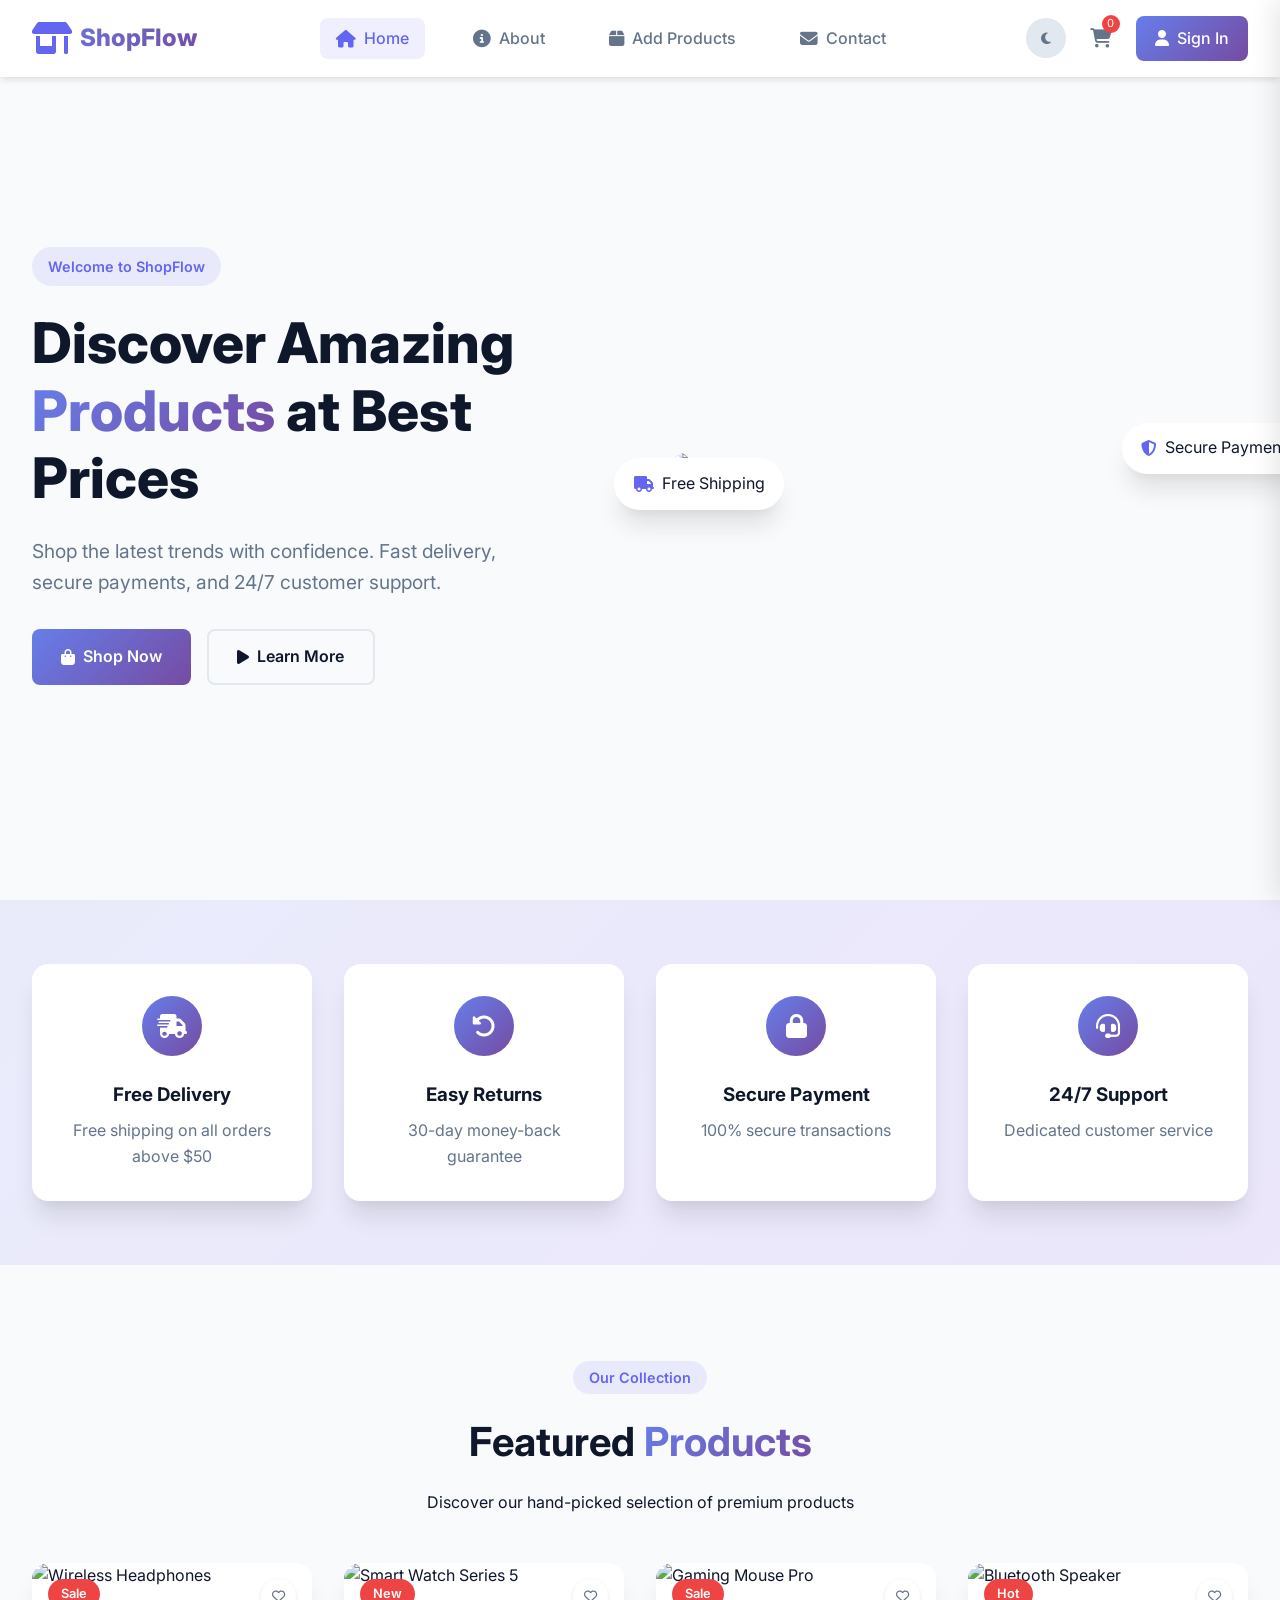
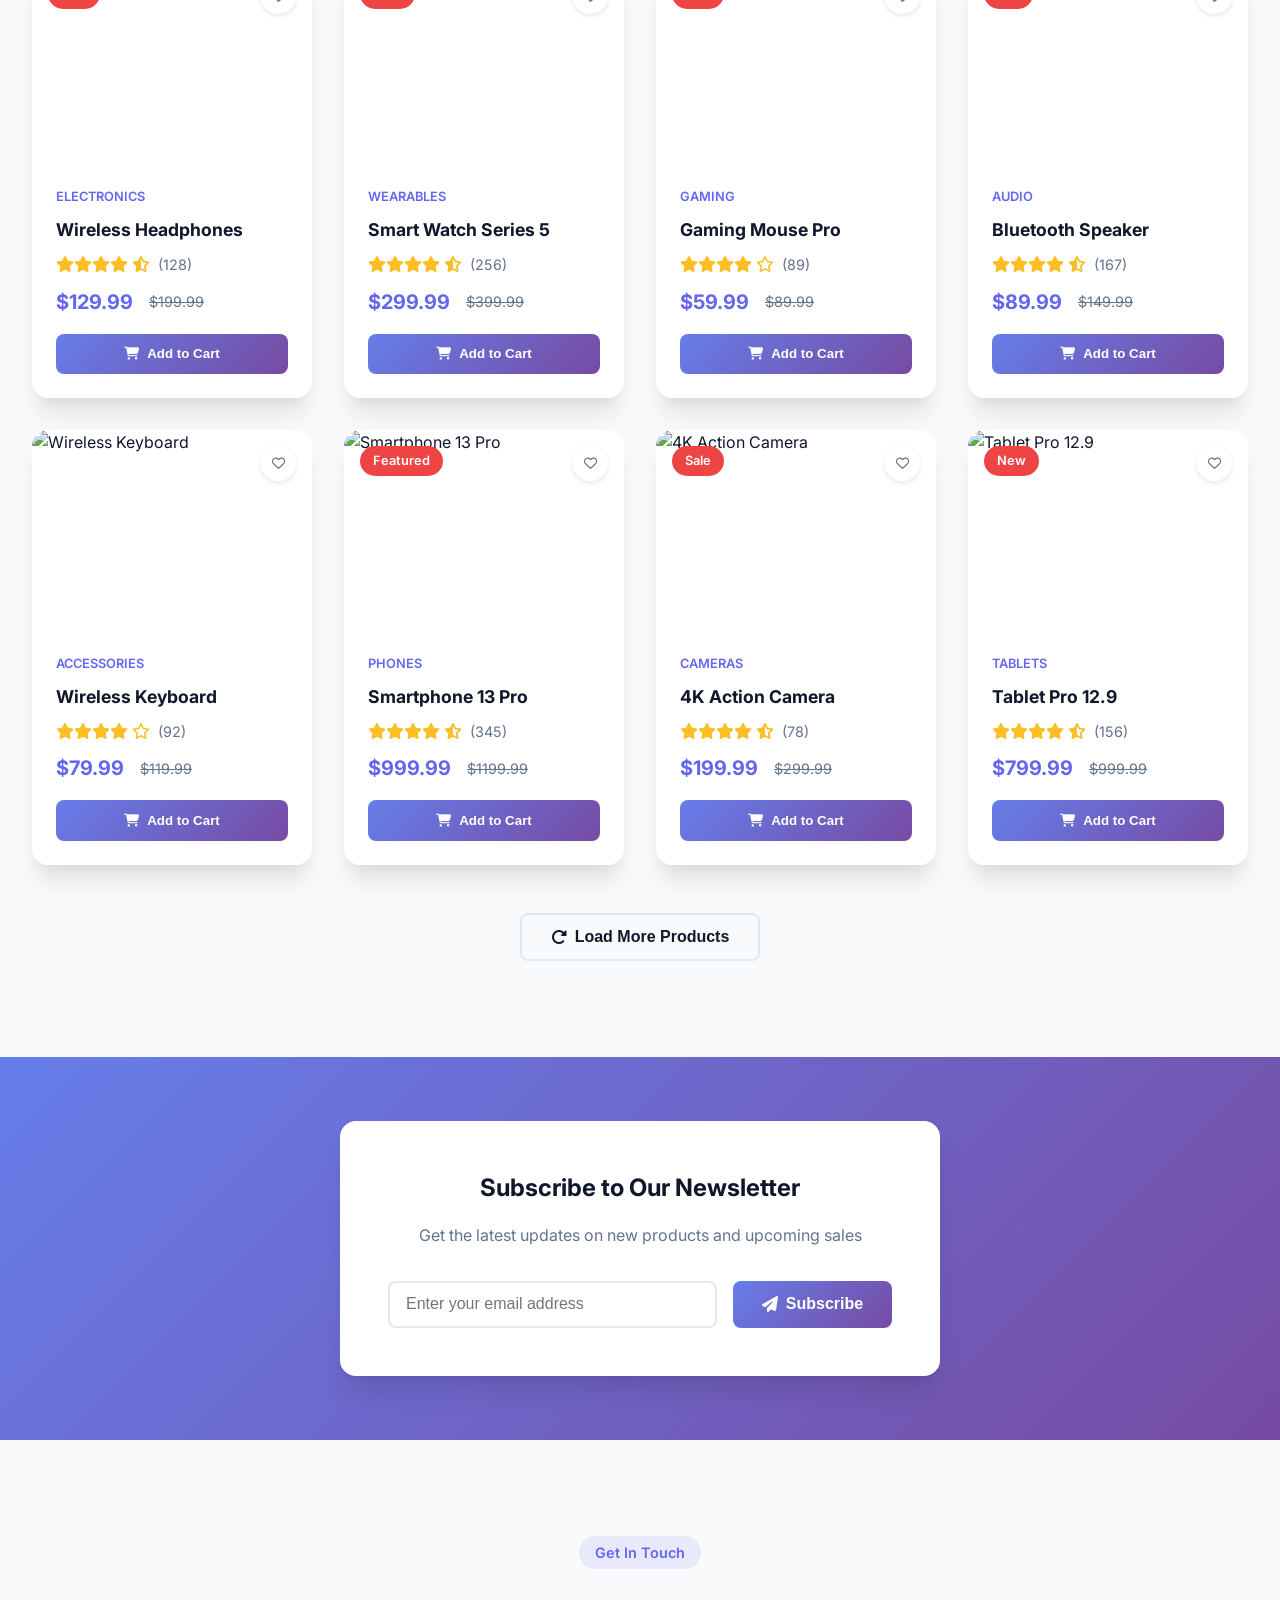
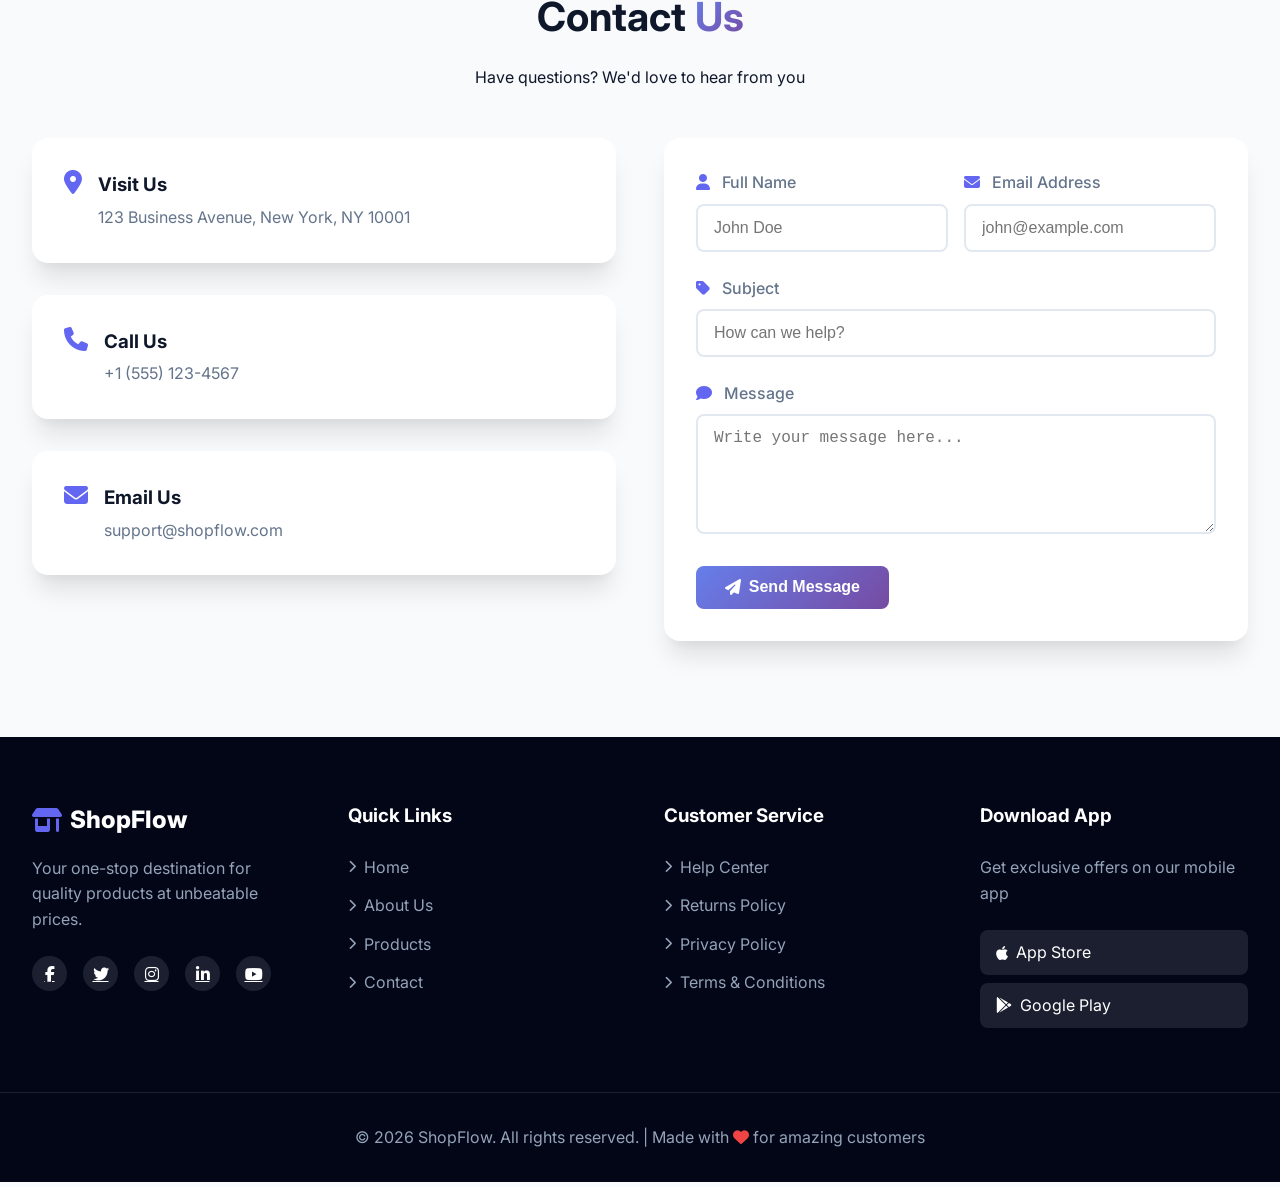
==== commit e86d8138: "coding" ====
--- a/index.html
+++ b/index.html
@@ -31,10 +31,10 @@
             </div>
 
             <ul class="nav-links">
-                <li><a href="#home" class="active"><i class="fas fa-home"></i> Home</a></li>
-                <li><a href="#about"><i class="fas fa-info-circle"></i> About</a></li>
-                <li><a href="#products"><i class="fas fa-box"></i> Products</a></li>
-                <li><a href="#contact"><i class="fas fa-envelope"></i> Contact</a></li>
+                <li><a href="./index.html" class="active"><i class="fas fa-home"></i> Home</a></li>
+                <li><a href="./about-page/index.html"><i class="fas fa-info-circle"></i> About</a></li>
+                <li><a href="./addProject-page/addProject.html"><i class="fas fa-box"></i>Add Products</a></li>
+                <li><a href="./contact-page/index.html"><i class="fas fa-envelope"></i> Contact</a></li>
             </ul>
 
             <div class="nav-actions">
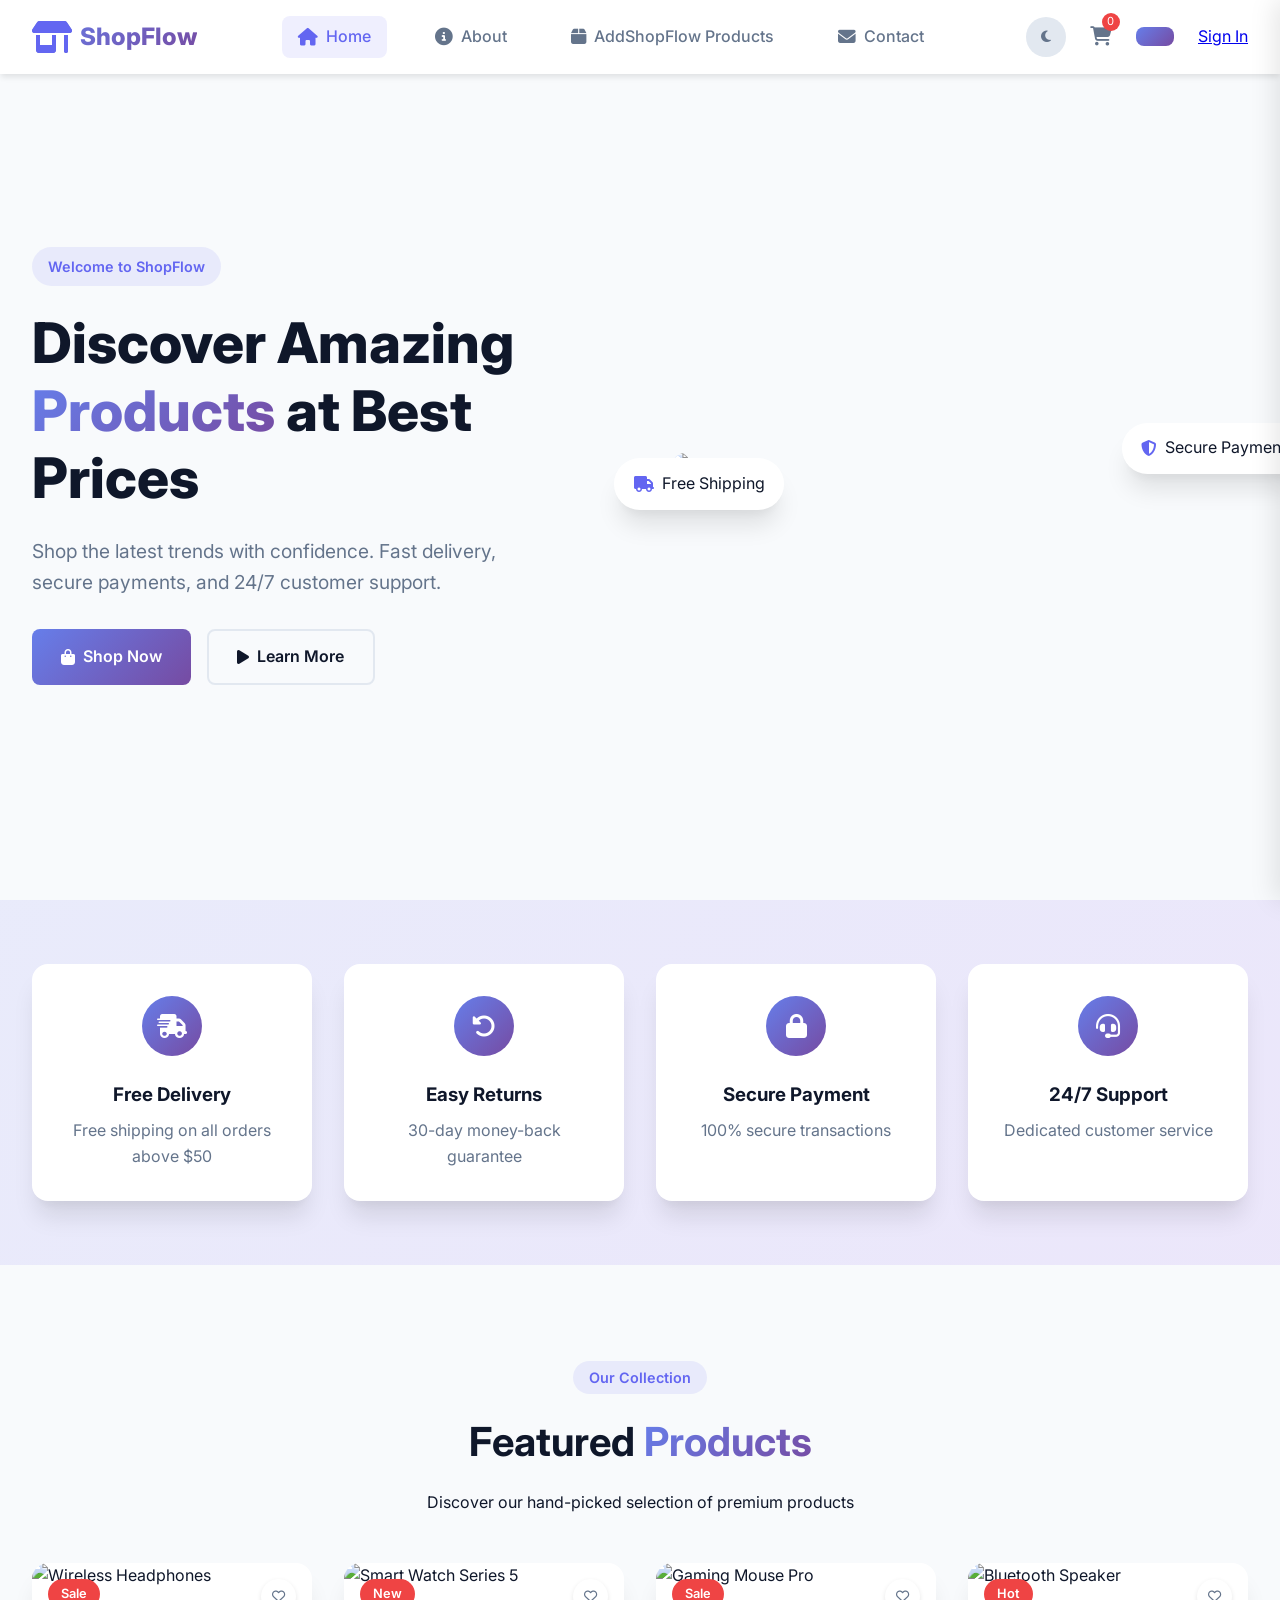
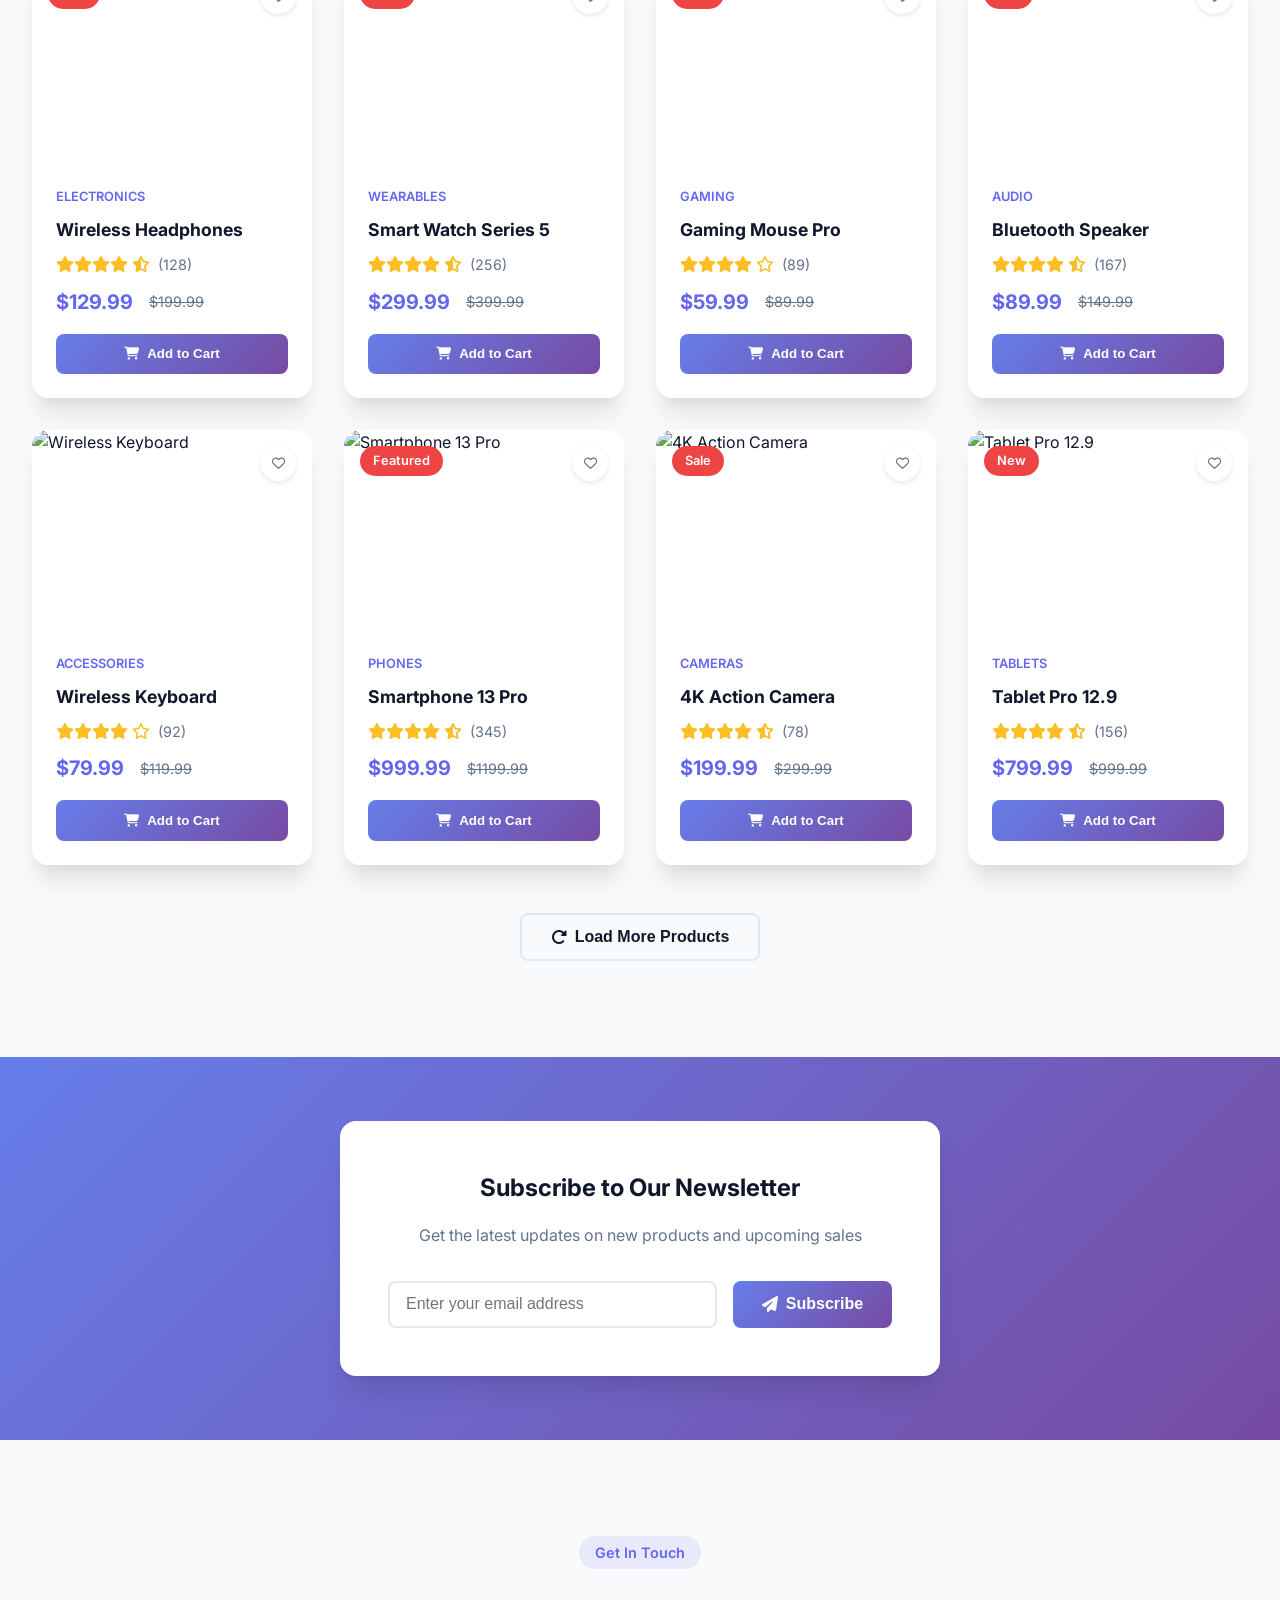
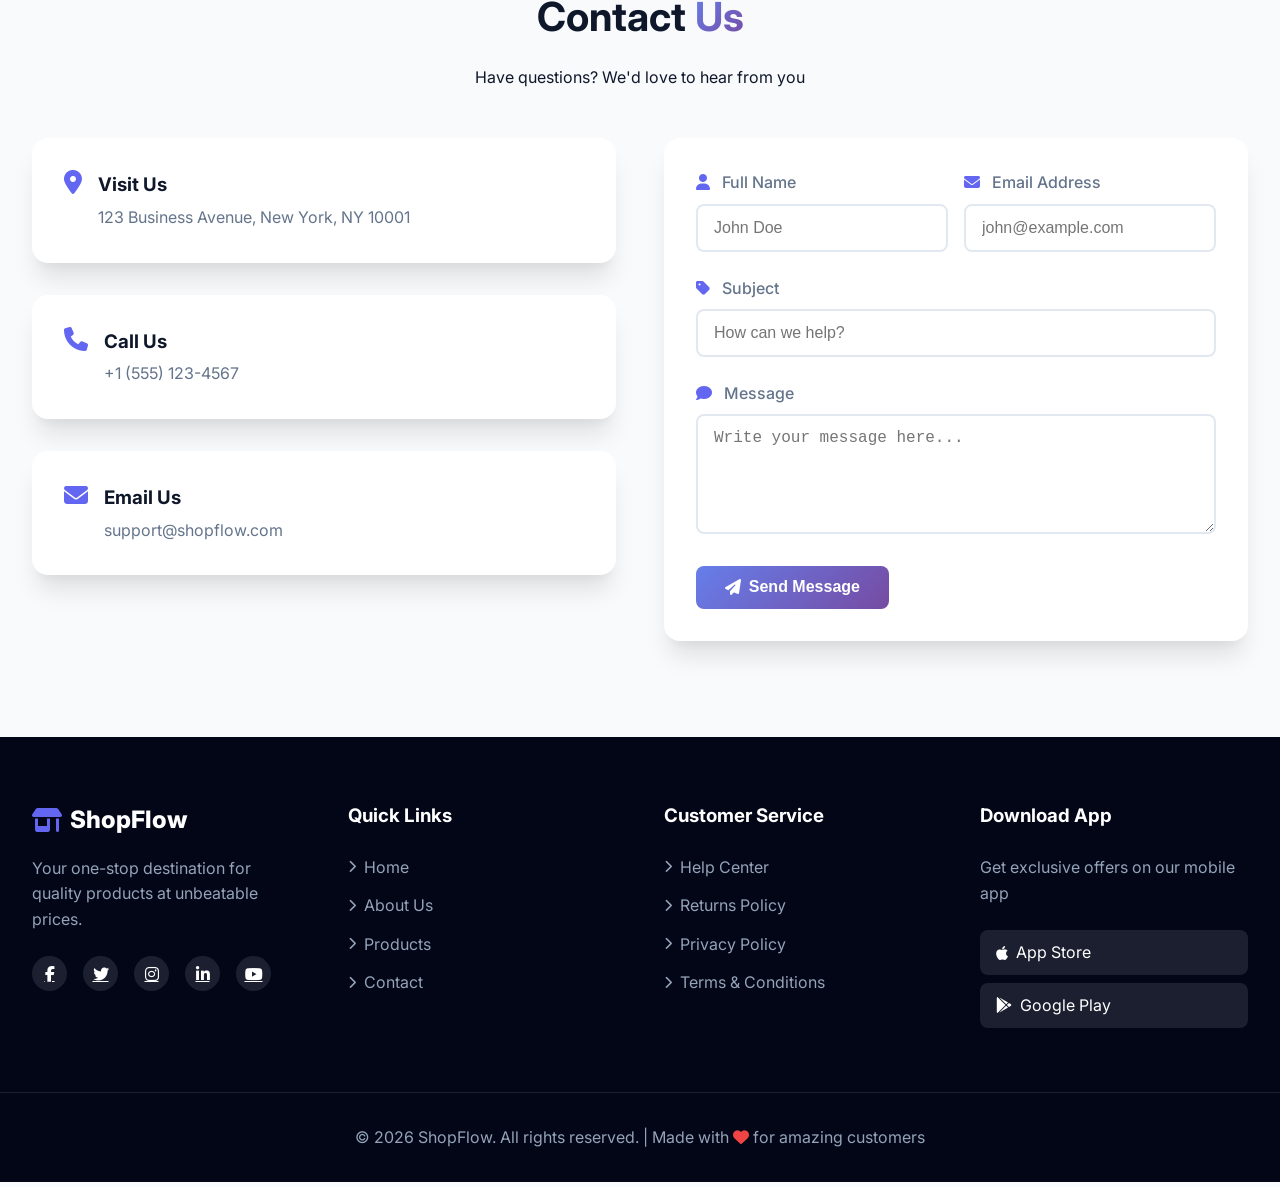
==== commit 1bd2cc13: "coding" ====
--- a/index.html
+++ b/index.html
@@ -33,7 +33,7 @@
             <ul class="nav-links">
                 <li><a href="./index.html" class="active"><i class="fas fa-home"></i> Home</a></li>
                 <li><a href="./about-page/index.html"><i class="fas fa-info-circle"></i> About</a></li>
-                <li><a href="./addProject-page/addProject.html"><i class="fas fa-box"></i>Add Products</a></li>
+                <li><a href="./addProject-page/addProject.html"><i class="fas fa-box"></i>AddShopFlow Products</a></li>
                 <li><a href="./contact-page/index.html"><i class="fas fa-envelope"></i> Contact</a></li>
             </ul>
 
@@ -48,8 +48,8 @@
                 </div>
 
                 <a href="./login.html" class="login-btn">
-                    <i class="fas fa-user"></i>
-                    <span>Sign In</span>
+                    
+                   <a href="./login-page/login.html"> <span>Sign In</span> </a>
                 </a>
 
                 <button class="mobile-menu" id="mobileMenu">
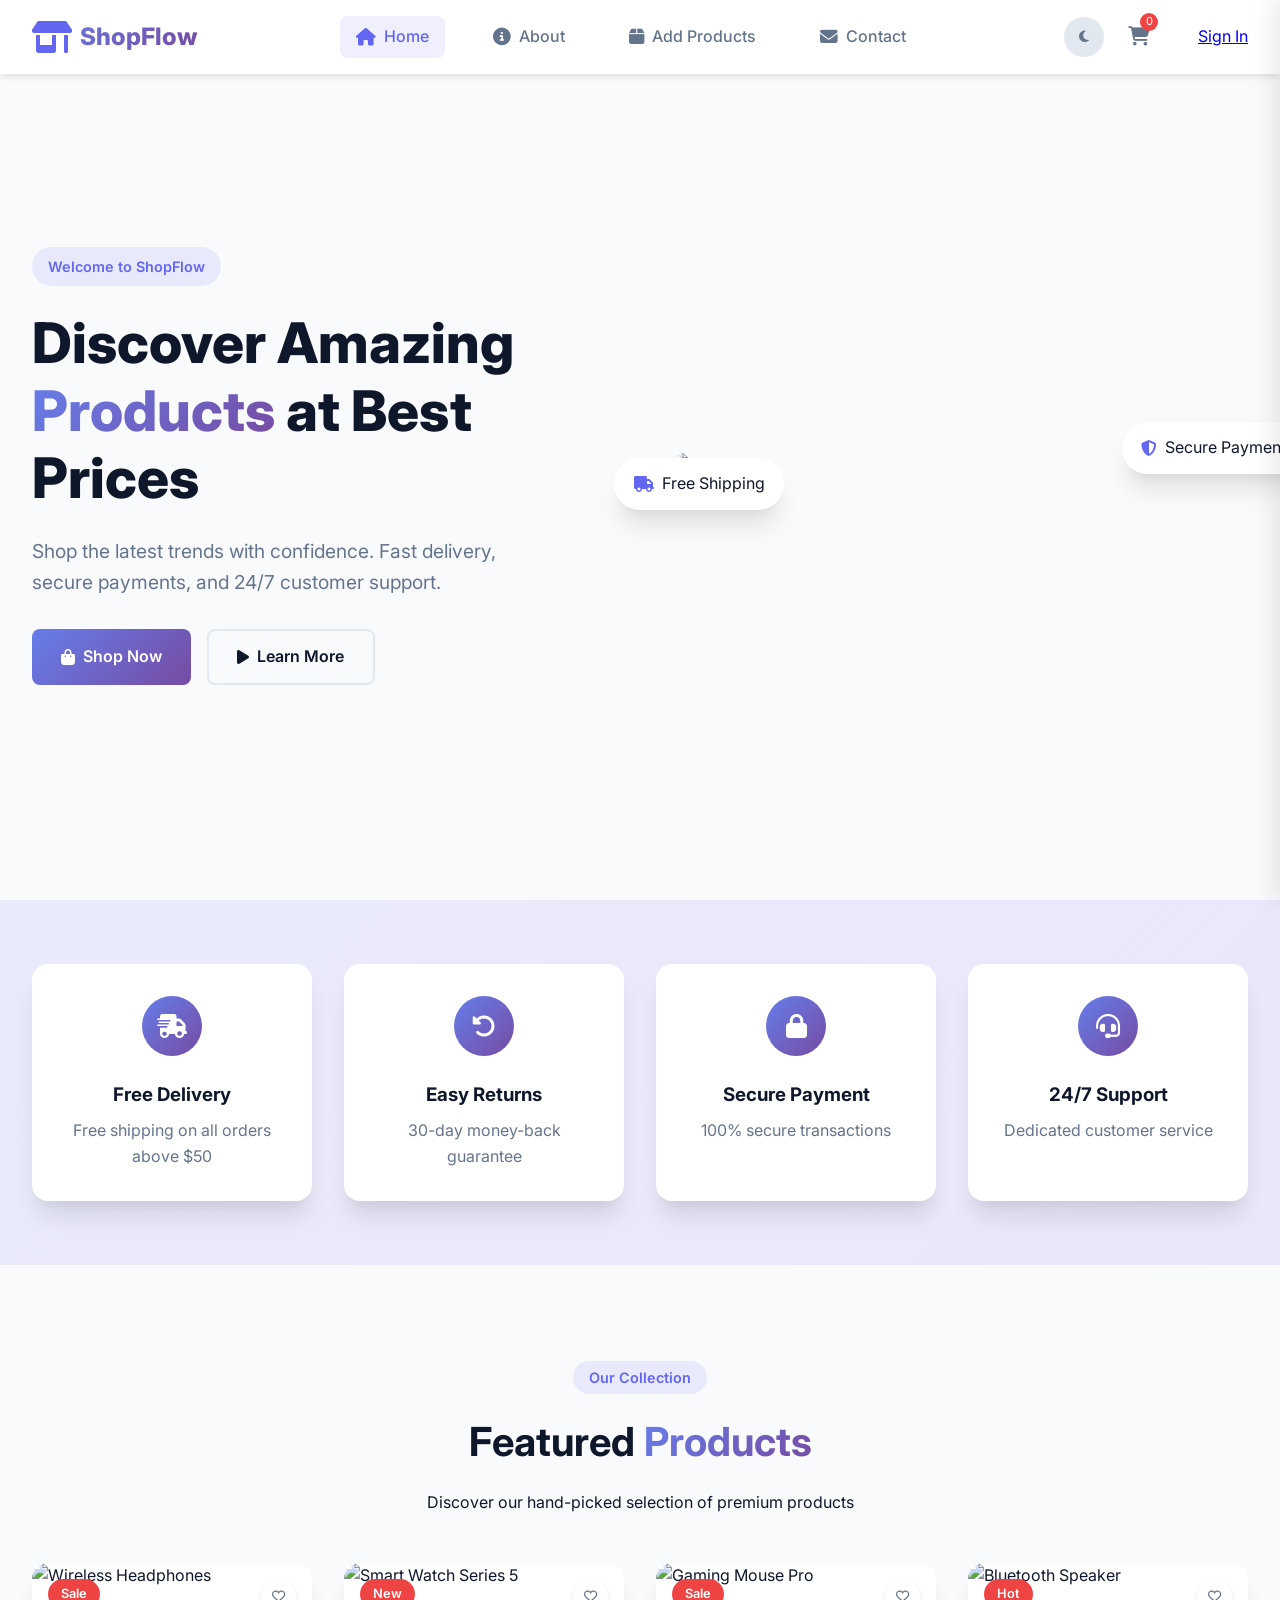
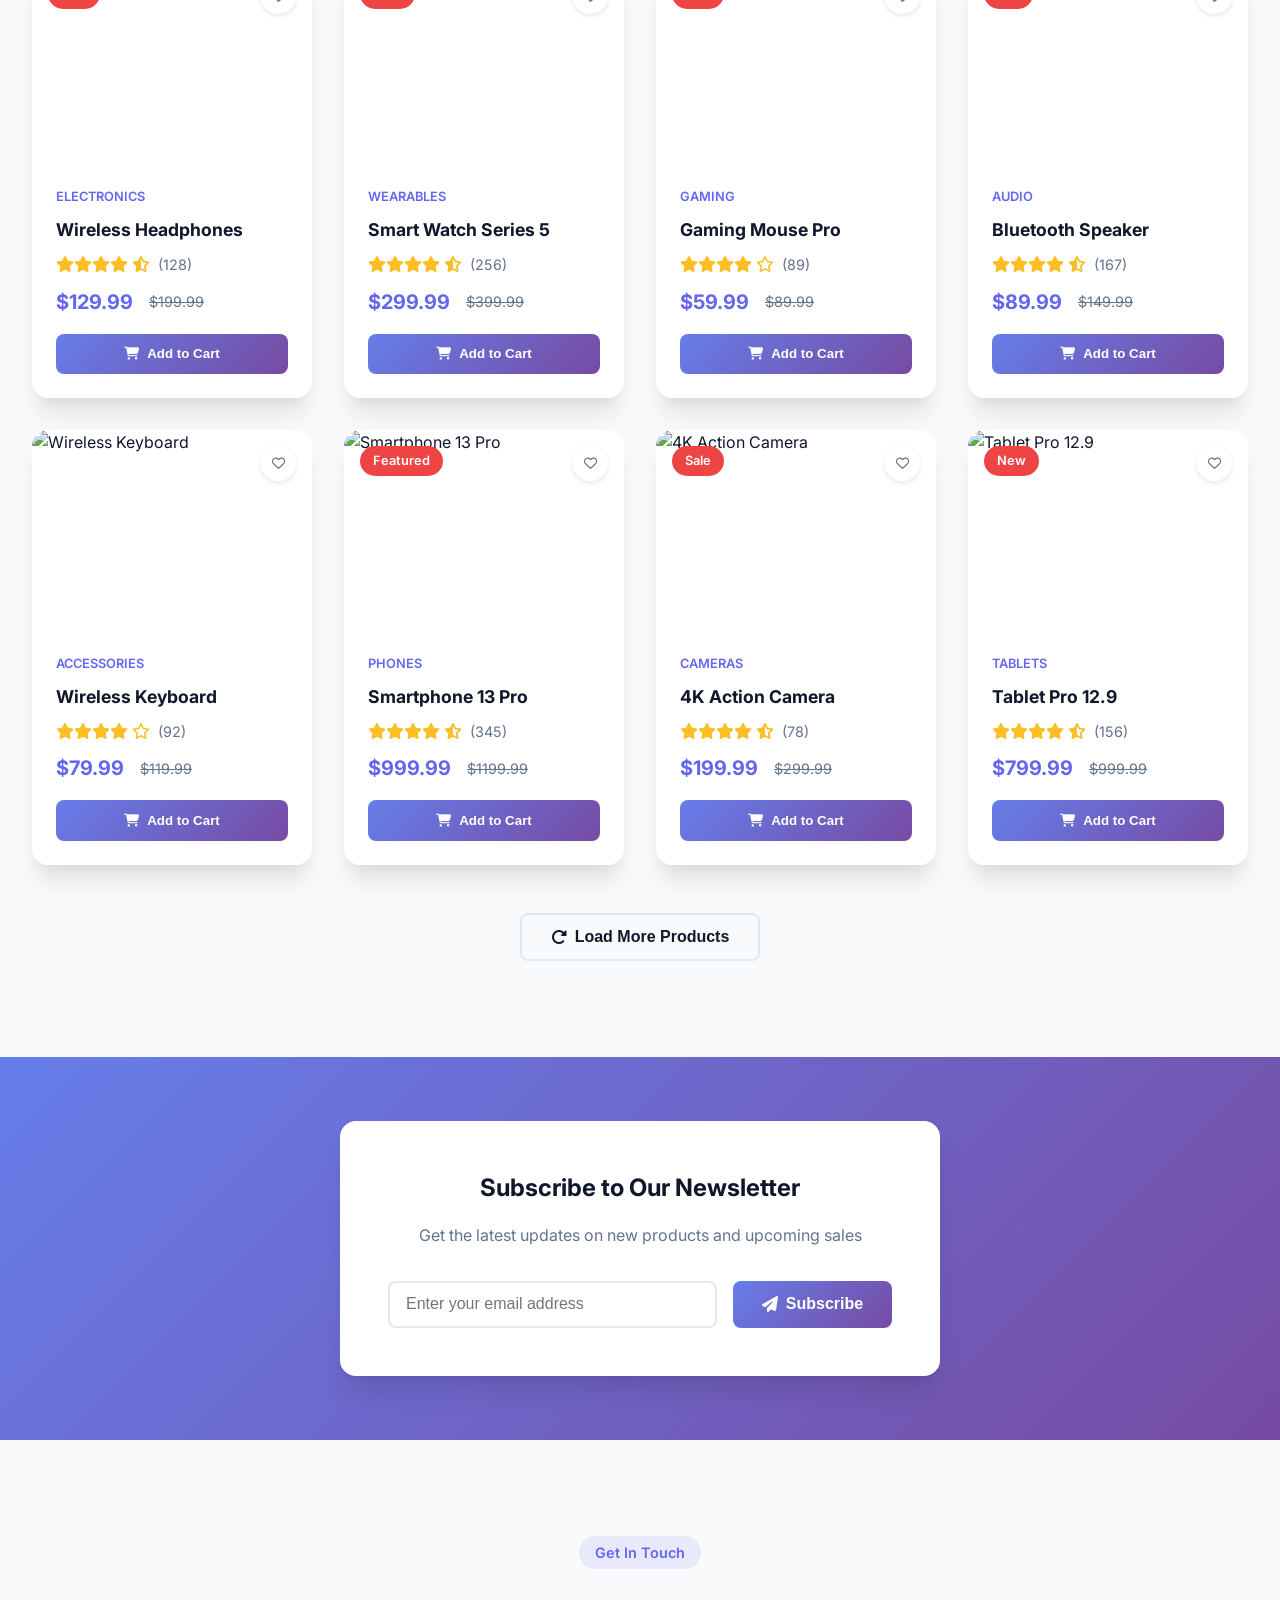
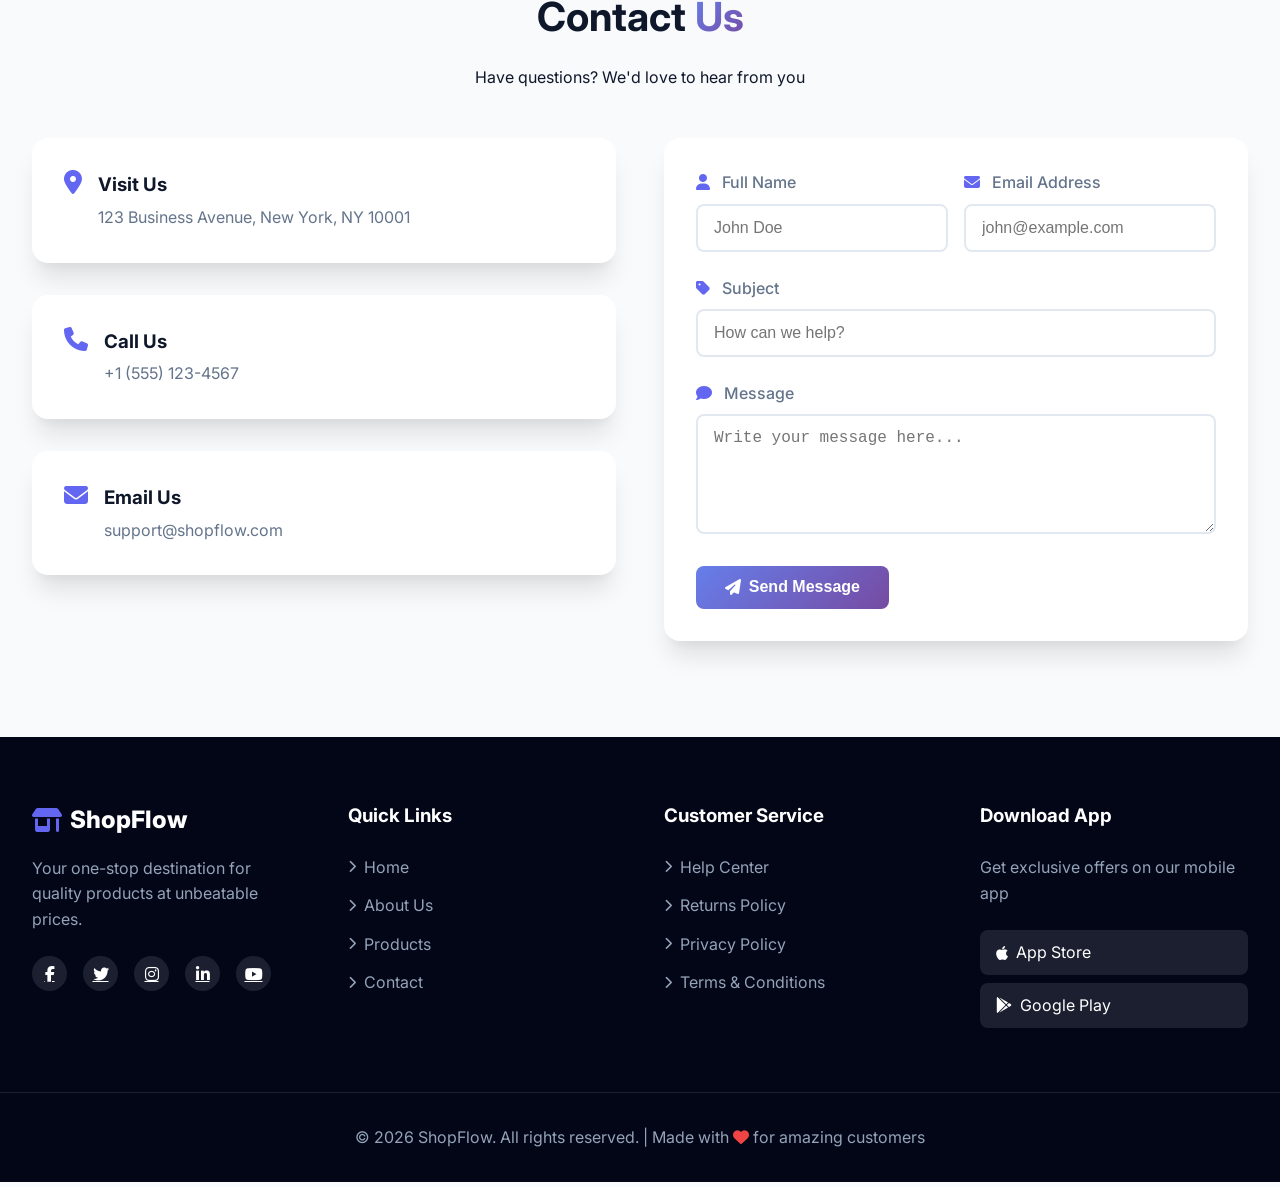
==== commit 6fa2a1fd: "coding" ====
--- a/index.html
+++ b/index.html
@@ -33,7 +33,7 @@
             <ul class="nav-links">
                 <li><a href="./index.html" class="active"><i class="fas fa-home"></i> Home</a></li>
                 <li><a href="./about-page/index.html"><i class="fas fa-info-circle"></i> About</a></li>
-                <li><a href="./addProject-page/addProject.html"><i class="fas fa-box"></i>AddShopFlow Products</a></li>
+                <li><a href="./addProject-page/addProject.html"><i class="fas fa-box"></i>Add Products</a></li>
                 <li><a href="./contact-page/index.html"><i class="fas fa-envelope"></i> Contact</a></li>
             </ul>
 
@@ -47,9 +47,9 @@
                     <span class="cart-count">0</span>
                 </div>
 
-                <a href="./login.html" class="login-btn">
+                <a href="./login.html" >
                     
-                   <a href="./login-page/login.html"> <span>Sign In</span> </a>
+                   <a href="./login-page/login.html"> <span>Sign In</span</a>
                 </a>
 
                 <button class="mobile-menu" id="mobileMenu">
